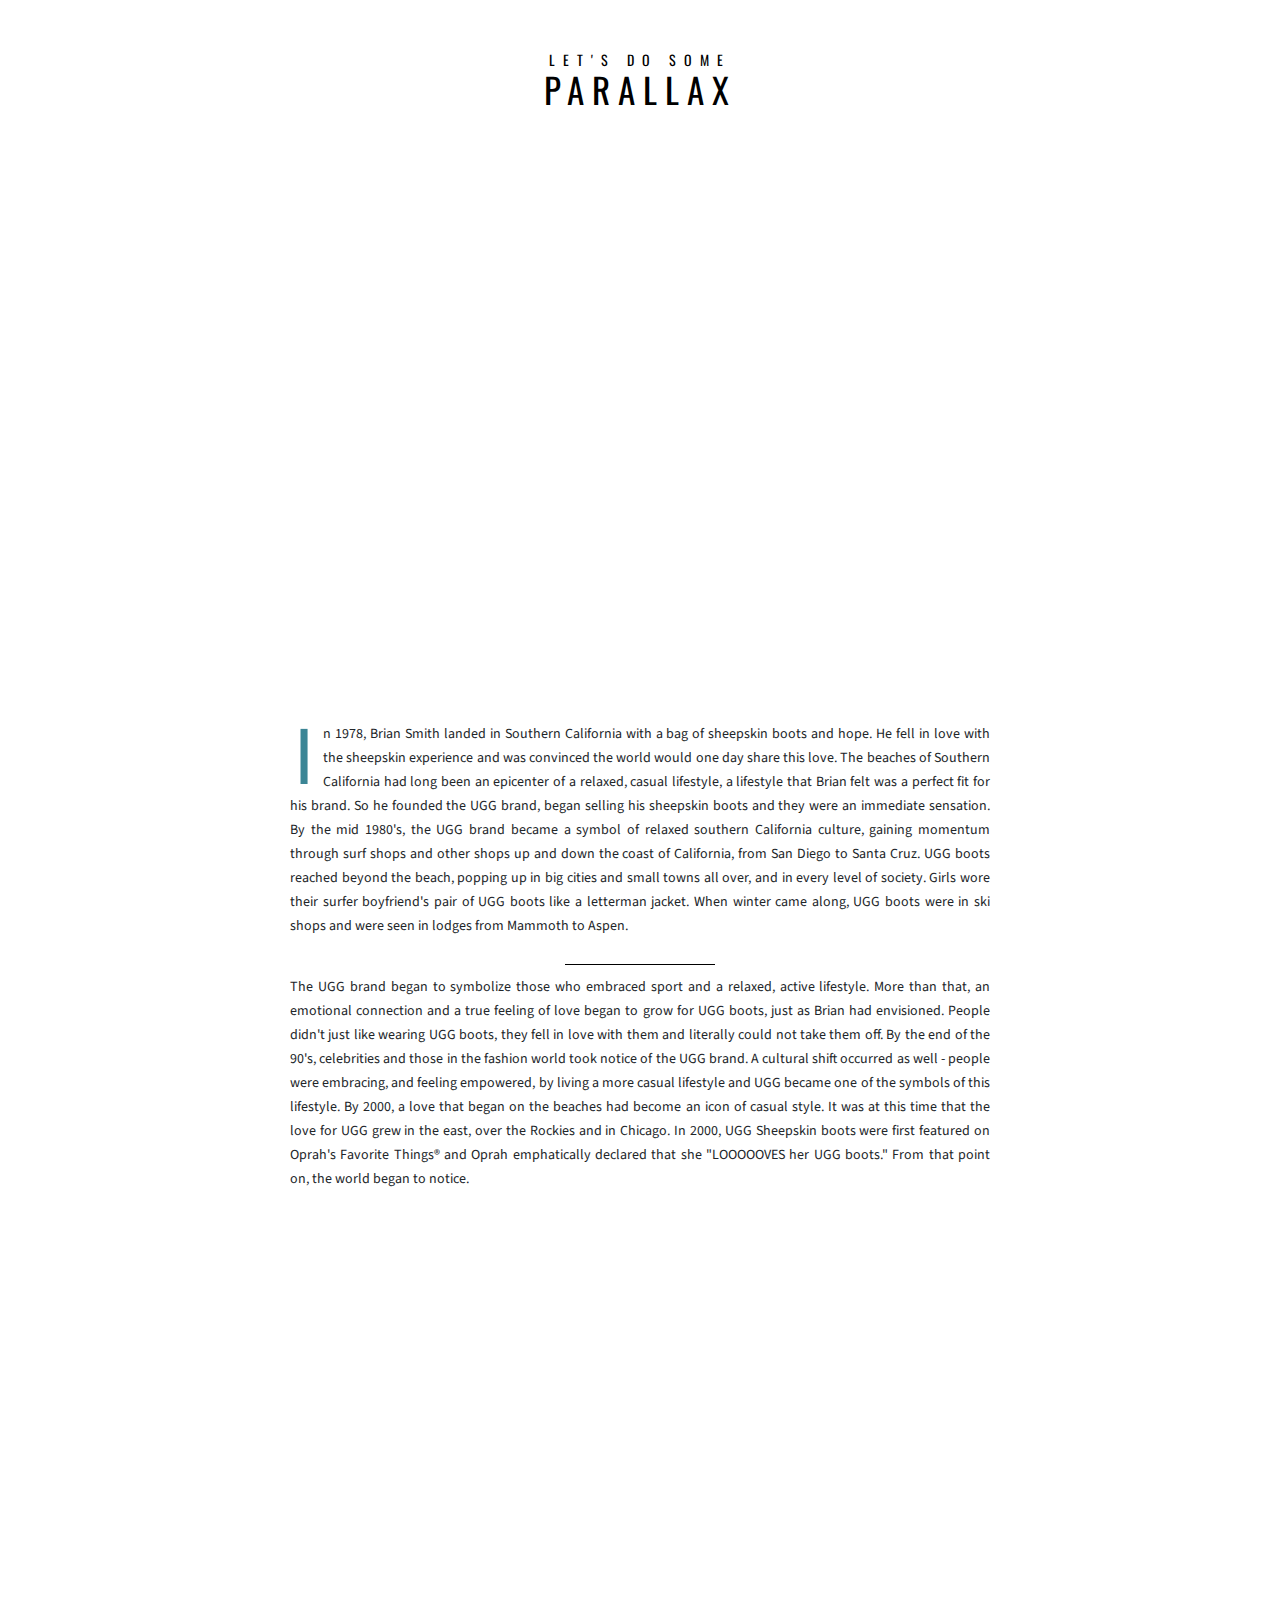
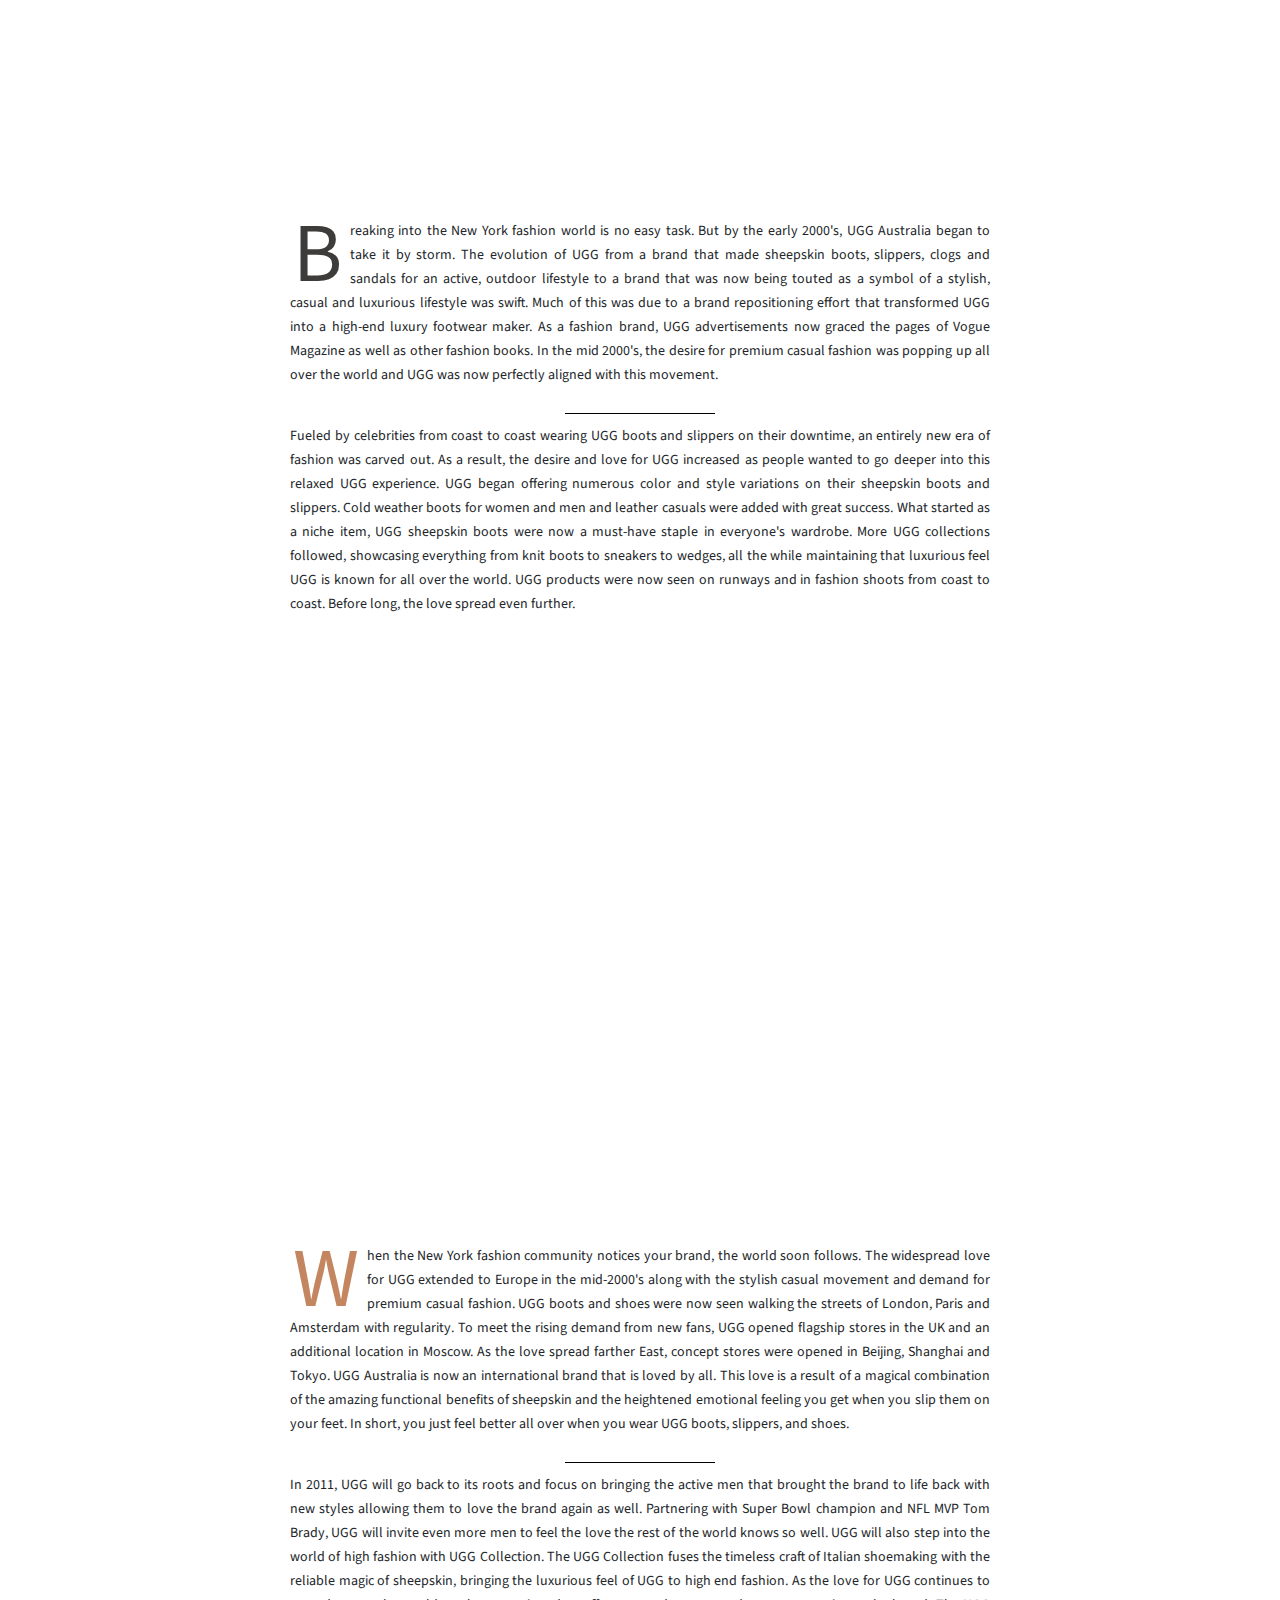
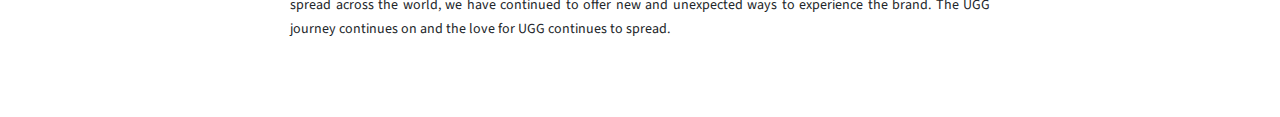
==== index.html @ c48614fa "basic site setup" ====
<!doctype html>
<html lang="en">

<head>
    <meta charset="utf-8">
    <meta name="viewport" content="width=device-width, initial-scale=1, shrink-to-fit=no">

    <!-- Bootstrap CSS -->
    <link rel="stylesheet" href="https://stackpath.bootstrapcdn.com/bootstrap/4.4.1/css/bootstrap.min.css" integrity="sha384-Vkoo8x4CGsO3+Hhxv8T/Q5PaXtkKtu6ug5TOeNV6gBiFeWPGFN9MuhOf23Q9Ifjh" crossorigin="anonymous">

    <link rel="stylesheet" href="main.css">

    <title>Такси</title>
</head>

<body>
    <div id="parallax-world-of-ugg">

        <section>
            <div class="title">
                <h3>Let's do some</h3>
                <h1>PARALLAX</h1>
            </div>
        </section>

        <section>
            <div class="parallax-one">
                <h2>SOUTHERN CALIFORNIA</h2>
            </div>
        </section>

        <section>
            <div class="block">
                <p><span class="first-character sc">I</span>n 1978, Brian Smith landed in Southern California with a bag of sheepskin boots and hope. He fell in love with the sheepskin experience and was convinced the world would one day share this love. The beaches of Southern California had long been an epicenter of a relaxed, casual lifestyle, a lifestyle that Brian felt was a perfect fit for his brand. So he founded the UGG brand, began selling his sheepskin boots and they were an immediate sensation. By the mid 1980's, the UGG brand became a symbol of relaxed southern California culture, gaining momentum through surf shops and other shops up and down the coast of California, from San Diego to Santa Cruz. UGG boots reached beyond the beach, popping up in big cities and small towns all over, and in every level of society. Girls wore their surfer boyfriend's pair of UGG boots like a letterman jacket. When winter came along, UGG boots were in ski shops and were seen in lodges from Mammoth to Aspen.</p>
                <p class="line-break margin-top-10"></p>
                <p class="margin-top-10">The UGG brand began to symbolize those who embraced sport and a relaxed, active lifestyle. More than that, an emotional connection and a true feeling of love began to grow for UGG boots, just as Brian had envisioned. People didn't just like wearing UGG boots, they fell in love with them and literally could not take them off. By the end of the 90's, celebrities and those in the fashion world took notice of the UGG brand. A cultural shift occurred as well - people were embracing, and feeling empowered, by living a more casual lifestyle and UGG became one of the symbols of this lifestyle. By 2000, a love that began on the beaches had become an icon of casual style. It was at this time that the love for UGG grew in the east, over the Rockies and in Chicago. In 2000, UGG Sheepskin boots were first featured on Oprah's Favorite Things® and Oprah emphatically declared that she "LOOOOOVES her UGG boots." From that point on, the world began to notice.</p>
            </div>
        </section>

        <section>
            <div class="parallax-two">
                <h2>NEW YORK</h2>
            </div>
        </section>

        <section>
            <div class="block">
                <p><span class="first-character ny">B</span>reaking into the New York fashion world is no easy task. But by the early 2000's, UGG Australia began to take it by storm. The evolution of UGG from a brand that made sheepskin boots, slippers, clogs and sandals for an active, outdoor lifestyle to a brand that was now being touted as a symbol of a stylish, casual and luxurious lifestyle was swift. Much of this was due to a brand repositioning effort that transformed UGG into a high-end luxury footwear maker. As a fashion brand, UGG advertisements now graced the pages of Vogue Magazine as well as other fashion books. In the mid 2000's, the desire for premium casual fashion was popping up all over the world and UGG was now perfectly aligned with this movement.</p>
                <p class="line-break margin-top-10"></p>
                <p class="margin-top-10">Fueled by celebrities from coast to coast wearing UGG boots and slippers on their downtime, an entirely new era of fashion was carved out. As a result, the desire and love for UGG increased as people wanted to go deeper into this relaxed UGG experience. UGG began offering numerous color and style variations on their sheepskin boots and slippers. Cold weather boots for women and men and leather casuals were added with great success. What started as a niche item, UGG sheepskin boots were now a must-have staple in everyone's wardrobe. More UGG collections followed, showcasing everything from knit boots to sneakers to wedges, all the while maintaining that luxurious feel UGG is known for all over the world. UGG products were now seen on runways and in fashion shoots from coast to coast. Before long, the love spread even further.</p>
            </div>
        </section>

        <section>
            <div class="parallax-three">
                <h2>ENCHANTED FOREST</h2>
            </div>
        </section>

        <section>
            <div class="block">
                <p><span class="first-character atw">W</span>hen the New York fashion community notices your brand, the world soon follows. The widespread love for UGG extended to Europe in the mid-2000's along with the stylish casual movement and demand for premium casual fashion. UGG boots and shoes were now seen walking the streets of London, Paris and Amsterdam with regularity. To meet the rising demand from new fans, UGG opened flagship stores in the UK and an additional location in Moscow. As the love spread farther East, concept stores were opened in Beijing, Shanghai and Tokyo. UGG Australia is now an international brand that is loved by all. This love is a result of a magical combination of the amazing functional benefits of sheepskin and the heightened emotional feeling you get when you slip them on your feet. In short, you just feel better all over when you wear UGG boots, slippers, and shoes.</p>
                <p class="line-break margin-top-10"></p>
                <p class="margin-top-10">In 2011, UGG will go back to its roots and focus on bringing the active men that brought the brand to life back with new styles allowing them to love the brand again as well. Partnering with Super Bowl champion and NFL MVP Tom Brady, UGG will invite even more men to feel the love the rest of the world knows so well. UGG will also step into the world of high fashion with UGG Collection. The UGG Collection fuses the timeless craft of Italian shoemaking with the reliable magic of sheepskin, bringing the luxurious feel of UGG to high end fashion. As the love for UGG continues to spread across the world, we have continued to offer new and unexpected ways to experience the brand. The UGG journey continues on and the love for UGG continues to spread.</p>
            </div>
        </section>

    </div>


    <!-- jQuery first, then Popper.js, then Bootstrap JS -->
    <script src="https://code.jquery.com/jquery-3.4.1.slim.min.js" integrity="sha384-J6qa4849blE2+poT4WnyKhv5vZF5SrPo0iEjwBvKU7imGFAV0wwj1yYfoRSJoZ+n" crossorigin="anonymous"></script>
    <script src="https://cdn.jsdelivr.net/npm/popper.js@1.16.0/dist/umd/popper.min.js" integrity="sha384-Q6E9RHvbIyZFJoft+2mJbHaEWldlvI9IOYy5n3zV9zzTtmI3UksdQRVvoxMfooAo" crossorigin="anonymous"></script>
    <script src="https://stackpath.bootstrapcdn.com/bootstrap/4.4.1/js/bootstrap.min.js" integrity="sha384-wfSDF2E50Y2D1uUdj0O3uMBJnjuUD4Ih7YwaYd1iqfktj0Uod8GCExl3Og8ifwB6" crossorigin="anonymous"></script>
</body>

</html>
---- main.css ----
@import url(https://fonts.googleapis.com/css?family=Oswald:300,400,700);
@import url(https://fonts.googleapis.com/css?family=Source+Sans+Pro:200,300,400,600,700,900,200italic,300italic,400italic,600italic,700italic,900italic);

/* Override UGG site */
#main {width: 100%; padding:0;}
.content-asset p {margin:0 auto;}
.breadcrumb {display:none;}

/* Helpers */
/**************************/
.margin-top-10 {padding-top:10px;}
.margin-bot-10 {padding-bottom:10px;}

/* Typography */
/**************************/
#parallax-world-of-ugg h1 {font-family:'Oswald', sans-serif; font-size:24px; font-weight:400; text-transform: uppercase; color:black; padding:0; margin:0;}
#parallax-world-of-ugg h2 {font-family:'Oswald', sans-serif; font-size:70px; letter-spacing:10px; text-align:center; color:white; font-weight:400; text-transform:uppercase; z-index:10; opacity:.9;}
#parallax-world-of-ugg h3 {font-family:'Oswald', sans-serif; font-size:14px; line-height:0; font-weight:400; letter-spacing:8px; text-transform: uppercase; color:black;}
#parallax-world-of-ugg p {font-family:'Source Sans Pro', sans-serif; font-weight:400; font-size:14px; line-height:24px;}
.first-character {font-weight:400; float: left; font-size: 84px; line-height: 64px; padding-top: 4px; padding-right: 8px; padding-left: 3px; font-family: 'Source Sans Pro', sans-serif;}

.sc {color: #3b8595;}
.ny {color: #3d3c3a;}
.atw {color: #c48660;}

/* Section - Title */
/**************************/
#parallax-world-of-ugg .title {background: white; padding: 60px; margin:0 auto; text-align:center;}
#parallax-world-of-ugg .title h1 {font-size:35px; letter-spacing:8px;}

/* Section - Block */
/**************************/
#parallax-world-of-ugg .block {background: white; padding: 60px; width:820px; margin:0 auto; text-align:justify;}
#parallax-world-of-ugg .block-gray {background: #f2f2f2;padding: 60px;}
#parallax-world-of-ugg .section-overlay-mask {position: absolute; top: 0; left: 0; width: 100%; height: 100%; background-color: black; opacity: 0.70;}

/* Section - Parallax */
/**************************/
#parallax-world-of-ugg .parallax-one {padding-top: 200px; padding-bottom: 200px; overflow: hidden; position: relative; width: 100%; background-image: url(https://images.unsplash.com/photo-1415018255745-0ec3f7aee47b?dpr=1&auto=format&fit=crop&w=1500&h=938&q=80&cs=tinysrgb&crop=); background-attachment: fixed; background-size: cover; -moz-background-size: cover; -webkit-background-size: cover; background-repeat: no-repeat; background-position: top center;}
#parallax-world-of-ugg .parallax-two {padding-top: 200px; padding-bottom: 200px; overflow: hidden; position: relative; width: 100%; background-image: url(https://images.unsplash.com/photo-1432163230927-a32e4fd5a326?dpr=1&auto=format&fit=crop&w=1500&h=1000&q=80&cs=tinysrgb&crop=); background-attachment: fixed; background-size: cover; -moz-background-size: cover; -webkit-background-size: cover; background-repeat: no-repeat; background-position: center center;}
#parallax-world-of-ugg .parallax-three {padding-top: 200px; padding-bottom: 200px; overflow: hidden; position: relative; width: 100%; background-image: url(https://images.unsplash.com/photo-1440688807730-73e4e2169fb8?dpr=1&auto=format&fit=crop&w=1500&h=1001&q=80&cs=tinysrgb&crop=); background-attachment: fixed; background-size: cover; -moz-background-size: cover; -webkit-background-size: cover; background-repeat: no-repeat; background-position: center center;}

/* Extras */
/**************************/
#parallax-world-of-ugg .line-break {border-bottom:1px solid black; width: 150px; margin:0 auto;}

/* Media Queries */
/**************************/
@media screen and (max-width: 959px) and (min-width: 768px) {
  #parallax-world-of-ugg .block {padding: 40px; width:620px;}
}
@media screen and (max-width: 767px) {
  #parallax-world-of-ugg .block {padding: 30px; width:420px;}
  #parallax-world-of-ugg h2 {font-size:30px;}
  #parallax-world-of-ugg .block {padding: 30px;}
  #parallax-world-of-ugg .parallax-one, #parallax-world-of-ugg .parallax-two, #parallax-world-of-ugg .parallax-three {padding-top:100px; padding-bottom:100px;}
}
@media screen and (max-width: 479px) {
  #parallax-world-of-ugg .block {padding: 30px 15px; width:290px;}
}
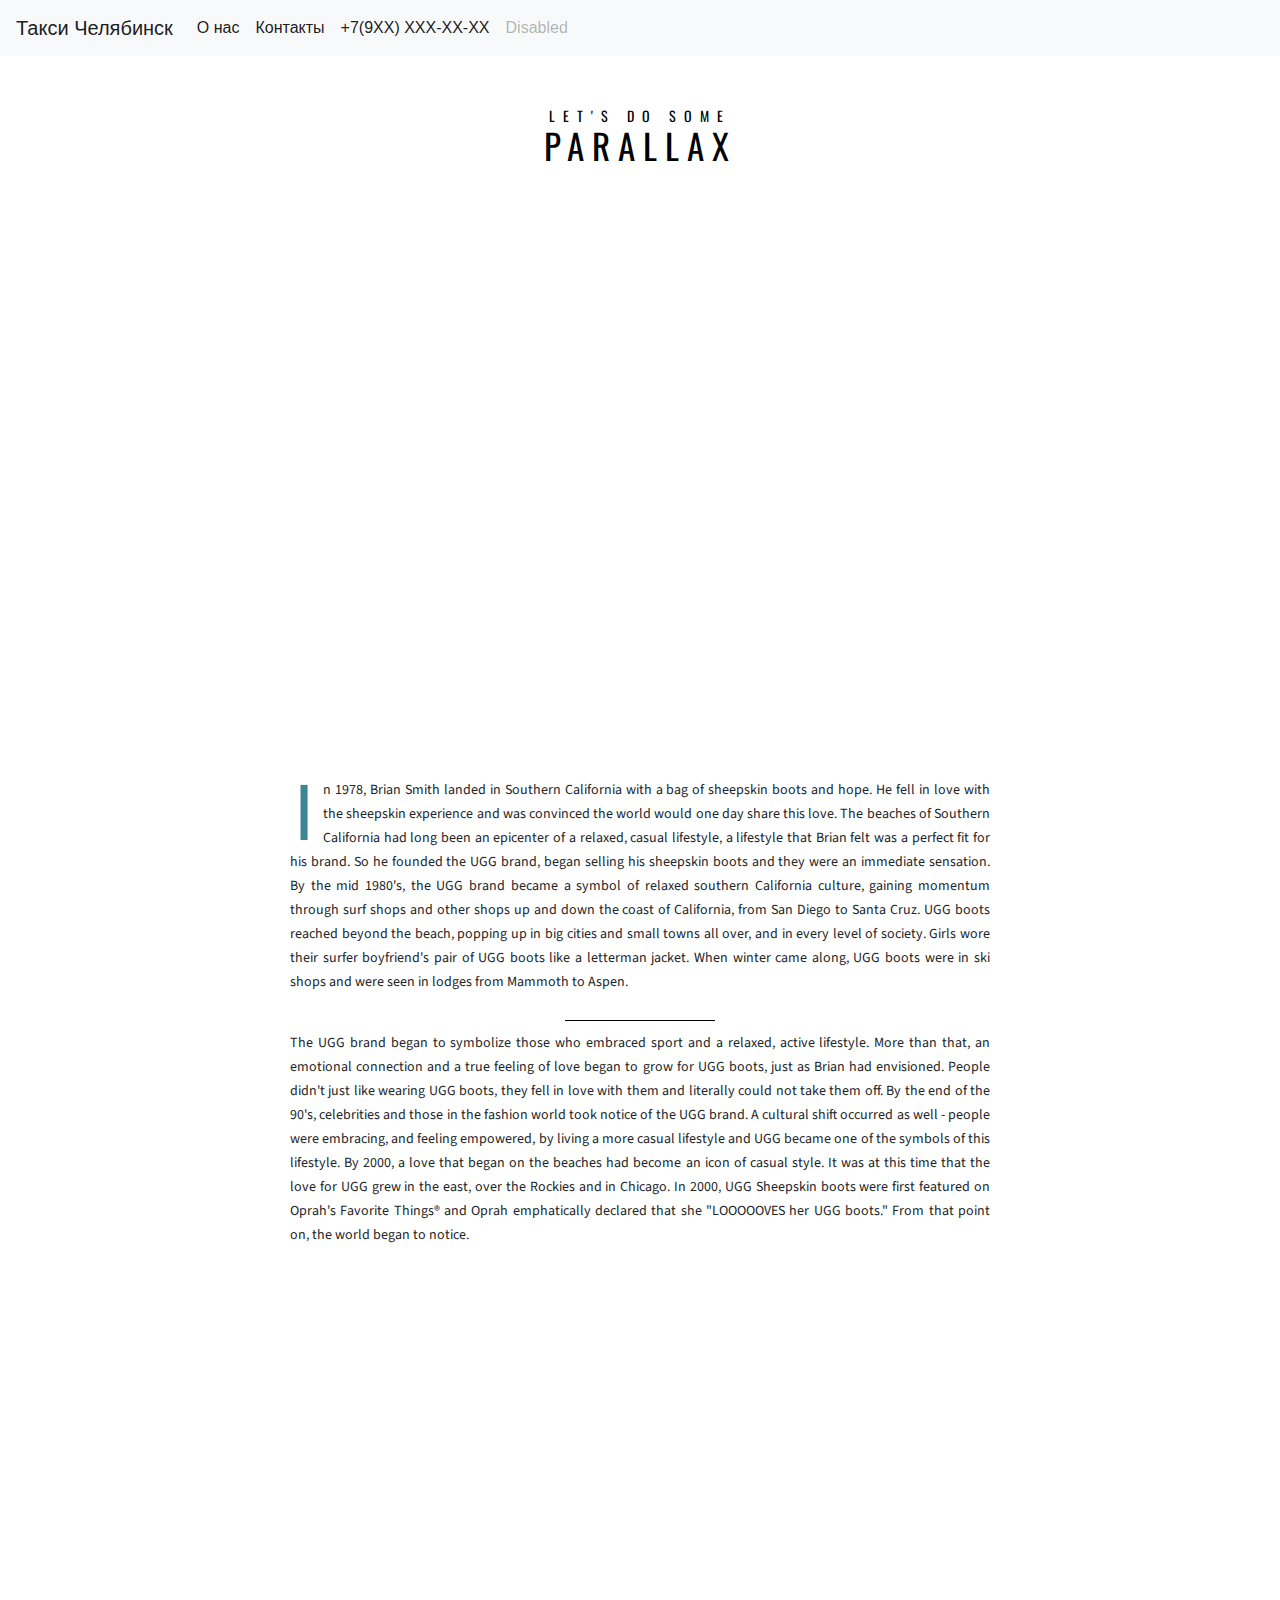
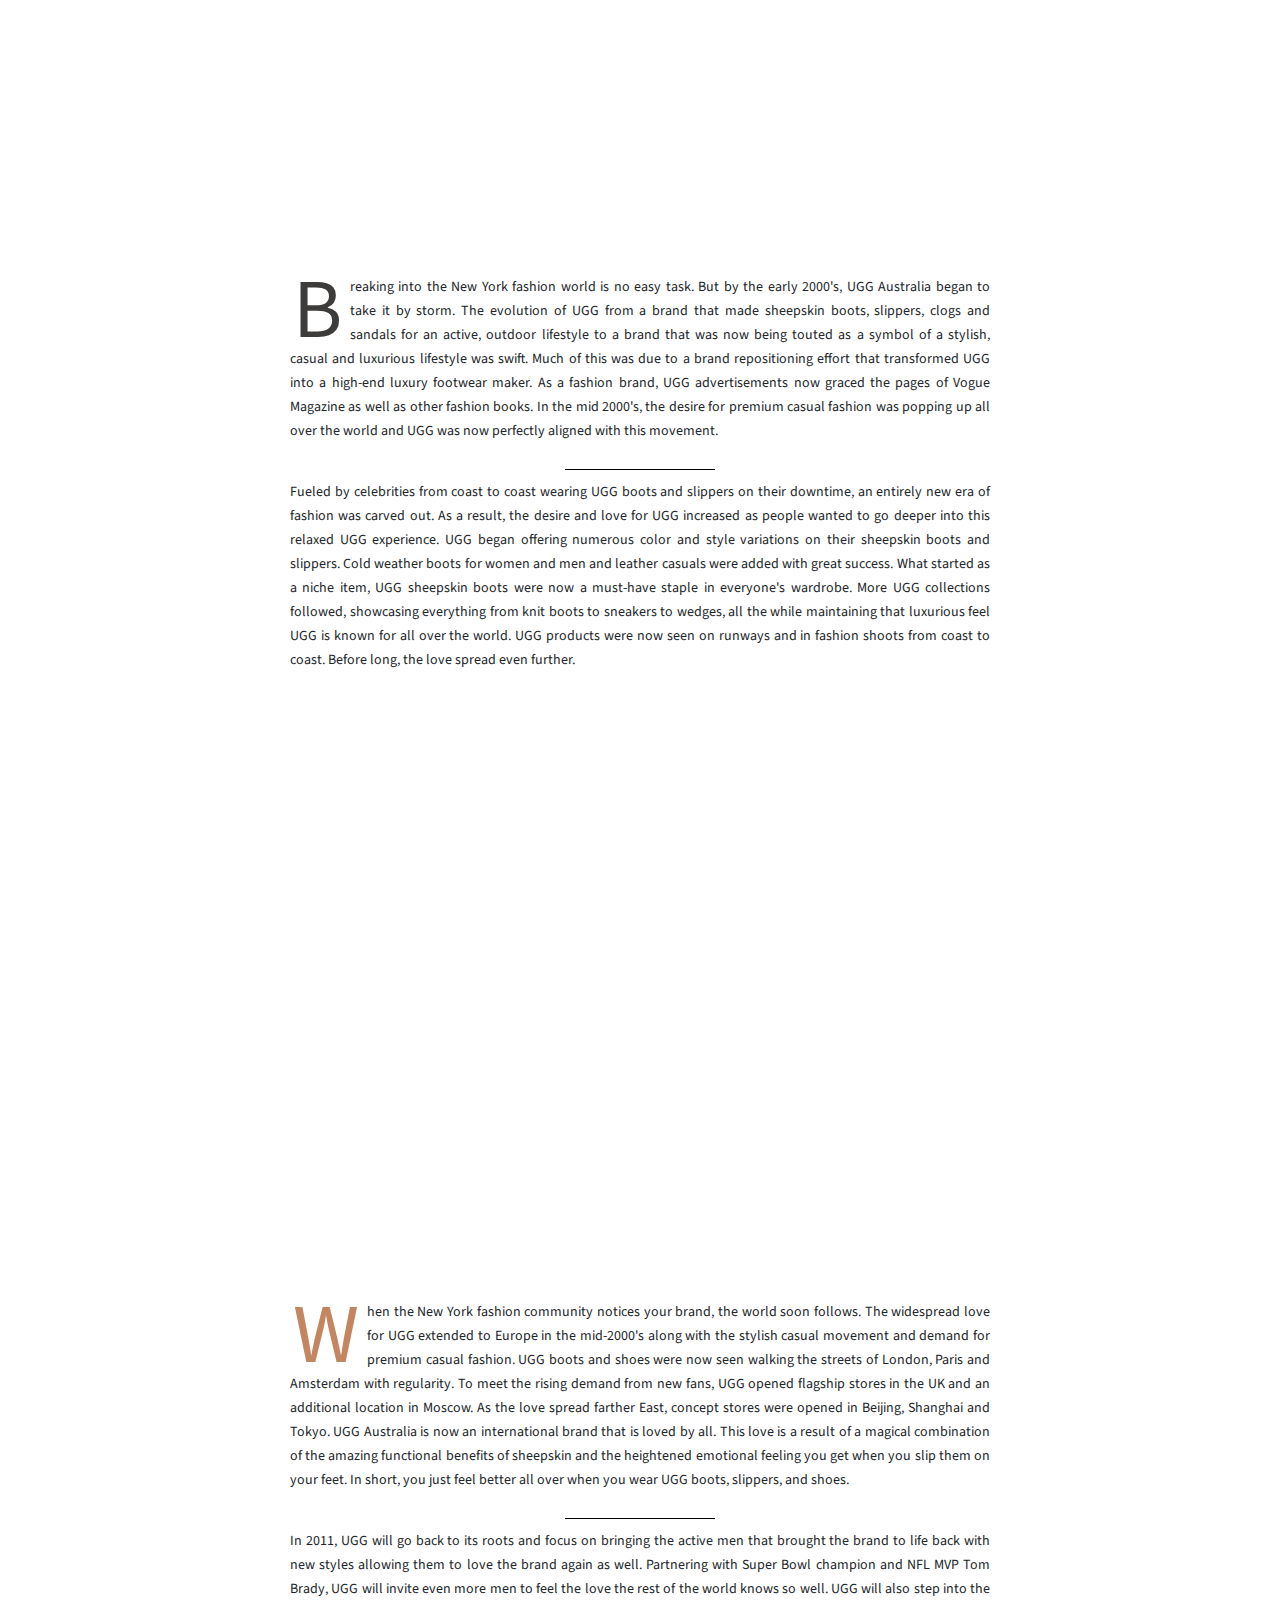
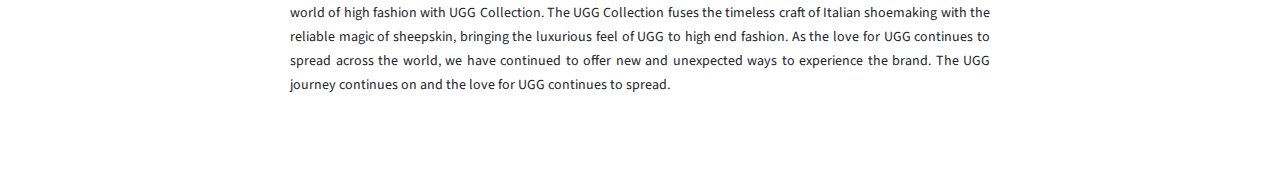
==== commit b62950db: "add toolbar + smooth scroll" ====
--- a/index.html
+++ b/index.html
@@ -6,7 +6,8 @@
     <meta name="viewport" content="width=device-width, initial-scale=1, shrink-to-fit=no">
 
     <!-- Bootstrap CSS -->
-    <link rel="stylesheet" href="https://stackpath.bootstrapcdn.com/bootstrap/4.4.1/css/bootstrap.min.css" integrity="sha384-Vkoo8x4CGsO3+Hhxv8T/Q5PaXtkKtu6ug5TOeNV6gBiFeWPGFN9MuhOf23Q9Ifjh" crossorigin="anonymous">
+    <link rel="stylesheet" href="https://stackpath.bootstrapcdn.com/bootstrap/4.4.1/css/bootstrap.min.css"
+          integrity="sha384-Vkoo8x4CGsO3+Hhxv8T/Q5PaXtkKtu6ug5TOeNV6gBiFeWPGFN9MuhOf23Q9Ifjh" crossorigin="anonymous">
 
     <link rel="stylesheet" href="main.css">
 
@@ -14,64 +15,148 @@
 </head>
 
 <body>
-    <div id="parallax-world-of-ugg">
+<div id="navbar">
+    <section>
+        <nav class="navbar navbar-expand-lg navbar-light bg-light">
+            <a class="navbar-brand" href="#">Такси Челябинск</a>
+            <button class="navbar-toggler" type="button" data-toggle="collapse" data-target="#navbarSupportedContent"
+                    aria-controls="navbarSupportedContent" aria-expanded="false" aria-label="Toggle navigation">
+                <span class="navbar-toggler-icon"></span>
+            </button>
 
-        <section>
-            <div class="title">
-                <h3>Let's do some</h3>
-                <h1>PARALLAX</h1>
+            <div class="collapse navbar-collapse" id="navbarSupportedContent">
+                <ul class="navbar-nav mr-auto">
+                    <li class="nav-item active">
+                        <a class="nav-link" id="aboutUs" href="#about-us">О нас<span
+                                class="sr-only">(current)</span></a>
+                    </li>
+                    <li class="nav-item active">
+                        <a class="nav-link" href="#">Контакты<span class="sr-only">(current)</span></a>
+                    </li>
+                    <li class="nav-item active">
+                        <a class="nav-link" href="#">+7(9XX) XXX-XX-XX<span class="sr-only">(current)</span></a>
+                    </li>
+                    <li class="nav-item">
+                        <a class="nav-link disabled" href="#" tabindex="-1" aria-disabled="true">Disabled</a>
+                    </li>
+                </ul>
             </div>
-        </section>
+        </nav>
+    </section>
+</div>
+<div id="parallax-world-of-ugg">
+    <section>
+        <div class="title">
+            <h3>Let's do some</h3>
+            <h1>PARALLAX</h1>
+        </div>
+    </section>
 
-        <section>
-            <div class="parallax-one">
-                <h2>SOUTHERN CALIFORNIA</h2>
-            </div>
-        </section>
+    <section>
+        <div class="parallax-one">
+            <h2>SOUTHERN CALIFORNIA</h2>
+        </div>
+    </section>
 
-        <section>
-            <div class="block">
-                <p><span class="first-character sc">I</span>n 1978, Brian Smith landed in Southern California with a bag of sheepskin boots and hope. He fell in love with the sheepskin experience and was convinced the world would one day share this love. The beaches of Southern California had long been an epicenter of a relaxed, casual lifestyle, a lifestyle that Brian felt was a perfect fit for his brand. So he founded the UGG brand, began selling his sheepskin boots and they were an immediate sensation. By the mid 1980's, the UGG brand became a symbol of relaxed southern California culture, gaining momentum through surf shops and other shops up and down the coast of California, from San Diego to Santa Cruz. UGG boots reached beyond the beach, popping up in big cities and small towns all over, and in every level of society. Girls wore their surfer boyfriend's pair of UGG boots like a letterman jacket. When winter came along, UGG boots were in ski shops and were seen in lodges from Mammoth to Aspen.</p>
-                <p class="line-break margin-top-10"></p>
-                <p class="margin-top-10">The UGG brand began to symbolize those who embraced sport and a relaxed, active lifestyle. More than that, an emotional connection and a true feeling of love began to grow for UGG boots, just as Brian had envisioned. People didn't just like wearing UGG boots, they fell in love with them and literally could not take them off. By the end of the 90's, celebrities and those in the fashion world took notice of the UGG brand. A cultural shift occurred as well - people were embracing, and feeling empowered, by living a more casual lifestyle and UGG became one of the symbols of this lifestyle. By 2000, a love that began on the beaches had become an icon of casual style. It was at this time that the love for UGG grew in the east, over the Rockies and in Chicago. In 2000, UGG Sheepskin boots were first featured on Oprah's Favorite Things® and Oprah emphatically declared that she "LOOOOOVES her UGG boots." From that point on, the world began to notice.</p>
-            </div>
-        </section>
+    <section>
+        <div class="block">
+            <p><span class="first-character sc">I</span>n 1978, Brian Smith landed in Southern California with a bag of
+                sheepskin boots and hope. He fell in love with the sheepskin experience and was convinced the world
+                would one day share this love. The beaches of Southern California had long been an epicenter of a
+                relaxed, casual lifestyle, a lifestyle that Brian felt was a perfect fit for his brand. So he founded
+                the UGG brand, began selling his sheepskin boots and they were an immediate sensation. By the mid
+                1980's, the UGG brand became a symbol of relaxed southern California culture, gaining momentum through
+                surf shops and other shops up and down the coast of California, from San Diego to Santa Cruz. UGG boots
+                reached beyond the beach, popping up in big cities and small towns all over, and in every level of
+                society. Girls wore their surfer boyfriend's pair of UGG boots like a letterman jacket. When winter came
+                along, UGG boots were in ski shops and were seen in lodges from Mammoth to Aspen.</p>
+            <p class="line-break margin-top-10"></p>
+            <p class="margin-top-10">The UGG brand began to symbolize those who embraced sport and a relaxed, active
+                lifestyle. More than that, an emotional connection and a true feeling of love began to grow for UGG
+                boots, just as Brian had envisioned. People didn't just like wearing UGG boots, they fell in love with
+                them and literally could not take them off. By the end of the 90's, celebrities and those in the fashion
+                world took notice of the UGG brand. A cultural shift occurred as well - people were embracing, and
+                feeling empowered, by living a more casual lifestyle and UGG became one of the symbols of this
+                lifestyle. By 2000, a love that began on the beaches had become an icon of casual style. It was at this
+                time that the love for UGG grew in the east, over the Rockies and in Chicago. In 2000, UGG Sheepskin
+                boots were first featured on Oprah's Favorite Things® and Oprah emphatically declared that she
+                "LOOOOOVES her UGG boots." From that point on, the world began to notice.</p>
+        </div>
+    </section>
 
-        <section>
-            <div class="parallax-two">
-                <h2>NEW YORK</h2>
-            </div>
-        </section>
+    <section>
+        <div class="parallax-two" id="about-us">
+            <h2>NEW YORK</h2>
+        </div>
+    </section>
 
-        <section>
-            <div class="block">
-                <p><span class="first-character ny">B</span>reaking into the New York fashion world is no easy task. But by the early 2000's, UGG Australia began to take it by storm. The evolution of UGG from a brand that made sheepskin boots, slippers, clogs and sandals for an active, outdoor lifestyle to a brand that was now being touted as a symbol of a stylish, casual and luxurious lifestyle was swift. Much of this was due to a brand repositioning effort that transformed UGG into a high-end luxury footwear maker. As a fashion brand, UGG advertisements now graced the pages of Vogue Magazine as well as other fashion books. In the mid 2000's, the desire for premium casual fashion was popping up all over the world and UGG was now perfectly aligned with this movement.</p>
-                <p class="line-break margin-top-10"></p>
-                <p class="margin-top-10">Fueled by celebrities from coast to coast wearing UGG boots and slippers on their downtime, an entirely new era of fashion was carved out. As a result, the desire and love for UGG increased as people wanted to go deeper into this relaxed UGG experience. UGG began offering numerous color and style variations on their sheepskin boots and slippers. Cold weather boots for women and men and leather casuals were added with great success. What started as a niche item, UGG sheepskin boots were now a must-have staple in everyone's wardrobe. More UGG collections followed, showcasing everything from knit boots to sneakers to wedges, all the while maintaining that luxurious feel UGG is known for all over the world. UGG products were now seen on runways and in fashion shoots from coast to coast. Before long, the love spread even further.</p>
-            </div>
-        </section>
+    <section>
+        <div class="block">
+            <p><span class="first-character ny">B</span>reaking into the New York fashion world is no easy task. But by
+                the early 2000's, UGG Australia began to take it by storm. The evolution of UGG from a brand that made
+                sheepskin boots, slippers, clogs and sandals for an active, outdoor lifestyle to a brand that was now
+                being touted as a symbol of a stylish, casual and luxurious lifestyle was swift. Much of this was due to
+                a brand repositioning effort that transformed UGG into a high-end luxury footwear maker. As a fashion
+                brand, UGG advertisements now graced the pages of Vogue Magazine as well as other fashion books. In the
+                mid 2000's, the desire for premium casual fashion was popping up all over the world and UGG was now
+                perfectly aligned with this movement.</p>
+            <p class="line-break margin-top-10"></p>
+            <p class="margin-top-10">Fueled by celebrities from coast to coast wearing UGG boots and slippers on their
+                downtime, an entirely new era of fashion was carved out. As a result, the desire and love for UGG
+                increased as people wanted to go deeper into this relaxed UGG experience. UGG began offering numerous
+                color and style variations on their sheepskin boots and slippers. Cold weather boots for women and men
+                and leather casuals were added with great success. What started as a niche item, UGG sheepskin boots
+                were now a must-have staple in everyone's wardrobe. More UGG collections followed, showcasing everything
+                from knit boots to sneakers to wedges, all the while maintaining that luxurious feel UGG is known for
+                all over the world. UGG products were now seen on runways and in fashion shoots from coast to coast.
+                Before long, the love spread even further.</p>
+        </div>
+    </section>
 
-        <section>
-            <div class="parallax-three">
-                <h2>ENCHANTED FOREST</h2>
-            </div>
-        </section>
+    <section>
+        <div class="parallax-three">
+            <h2>ENCHANTED FOREST</h2>
+        </div>
+    </section>
 
-        <section>
-            <div class="block">
-                <p><span class="first-character atw">W</span>hen the New York fashion community notices your brand, the world soon follows. The widespread love for UGG extended to Europe in the mid-2000's along with the stylish casual movement and demand for premium casual fashion. UGG boots and shoes were now seen walking the streets of London, Paris and Amsterdam with regularity. To meet the rising demand from new fans, UGG opened flagship stores in the UK and an additional location in Moscow. As the love spread farther East, concept stores were opened in Beijing, Shanghai and Tokyo. UGG Australia is now an international brand that is loved by all. This love is a result of a magical combination of the amazing functional benefits of sheepskin and the heightened emotional feeling you get when you slip them on your feet. In short, you just feel better all over when you wear UGG boots, slippers, and shoes.</p>
-                <p class="line-break margin-top-10"></p>
-                <p class="margin-top-10">In 2011, UGG will go back to its roots and focus on bringing the active men that brought the brand to life back with new styles allowing them to love the brand again as well. Partnering with Super Bowl champion and NFL MVP Tom Brady, UGG will invite even more men to feel the love the rest of the world knows so well. UGG will also step into the world of high fashion with UGG Collection. The UGG Collection fuses the timeless craft of Italian shoemaking with the reliable magic of sheepskin, bringing the luxurious feel of UGG to high end fashion. As the love for UGG continues to spread across the world, we have continued to offer new and unexpected ways to experience the brand. The UGG journey continues on and the love for UGG continues to spread.</p>
-            </div>
-        </section>
+    <section>
+        <div class="block">
+            <p><span class="first-character atw">W</span>hen the New York fashion community notices your brand, the
+                world soon follows. The widespread love for UGG extended to Europe in the mid-2000's along with the
+                stylish casual movement and demand for premium casual fashion. UGG boots and shoes were now seen walking
+                the streets of London, Paris and Amsterdam with regularity. To meet the rising demand from new fans, UGG
+                opened flagship stores in the UK and an additional location in Moscow. As the love spread farther East,
+                concept stores were opened in Beijing, Shanghai and Tokyo. UGG Australia is now an international brand
+                that is loved by all. This love is a result of a magical combination of the amazing functional benefits
+                of sheepskin and the heightened emotional feeling you get when you slip them on your feet. In short, you
+                just feel better all over when you wear UGG boots, slippers, and shoes.</p>
+            <p class="line-break margin-top-10"></p>
+            <p class="margin-top-10">In 2011, UGG will go back to its roots and focus on bringing the active men that
+                brought the brand to life back with new styles allowing them to love the brand again as well. Partnering
+                with Super Bowl champion and NFL MVP Tom Brady, UGG will invite even more men to feel the love the rest
+                of the world knows so well. UGG will also step into the world of high fashion with UGG Collection. The
+                UGG Collection fuses the timeless craft of Italian shoemaking with the reliable magic of sheepskin,
+                bringing the luxurious feel of UGG to high end fashion. As the love for UGG continues to spread across
+                the world, we have continued to offer new and unexpected ways to experience the brand. The UGG journey
+                continues on and the love for UGG continues to spread.</p>
+        </div>
+    </section>
 
-    </div>
+</div>
 
 
-    <!-- jQuery first, then Popper.js, then Bootstrap JS -->
-    <script src="https://code.jquery.com/jquery-3.4.1.slim.min.js" integrity="sha384-J6qa4849blE2+poT4WnyKhv5vZF5SrPo0iEjwBvKU7imGFAV0wwj1yYfoRSJoZ+n" crossorigin="anonymous"></script>
-    <script src="https://cdn.jsdelivr.net/npm/popper.js@1.16.0/dist/umd/popper.min.js" integrity="sha384-Q6E9RHvbIyZFJoft+2mJbHaEWldlvI9IOYy5n3zV9zzTtmI3UksdQRVvoxMfooAo" crossorigin="anonymous"></script>
-    <script src="https://stackpath.bootstrapcdn.com/bootstrap/4.4.1/js/bootstrap.min.js" integrity="sha384-wfSDF2E50Y2D1uUdj0O3uMBJnjuUD4Ih7YwaYd1iqfktj0Uod8GCExl3Og8ifwB6" crossorigin="anonymous"></script>
+<!-- jQuery first, then Popper.js, then Bootstrap JS -->
+<script src="https://code.jquery.com/jquery-3.4.1.slim.min.js"
+        integrity="sha384-J6qa4849blE2+poT4WnyKhv5vZF5SrPo0iEjwBvKU7imGFAV0wwj1yYfoRSJoZ+n"
+        crossorigin="anonymous"></script>
+<script src="https://ajax.googleapis.com/ajax/libs/jquery/3.3.1/jquery.min.js"></script>
+<script src="https://cdn.jsdelivr.net/npm/popper.js@1.16.0/dist/umd/popper.min.js"
+        integrity="sha384-Q6E9RHvbIyZFJoft+2mJbHaEWldlvI9IOYy5n3zV9zzTtmI3UksdQRVvoxMfooAo"
+        crossorigin="anonymous"></script>
+<script src="https://stackpath.bootstrapcdn.com/bootstrap/4.4.1/js/bootstrap.min.js"
+        integrity="sha384-wfSDF2E50Y2D1uUdj0O3uMBJnjuUD4Ih7YwaYd1iqfktj0Uod8GCExl3Og8ifwB6"
+        crossorigin="anonymous"></script>
+<script type="text/javascript" src="smoothScroll.js"></script>
 </body>
 
 </html>
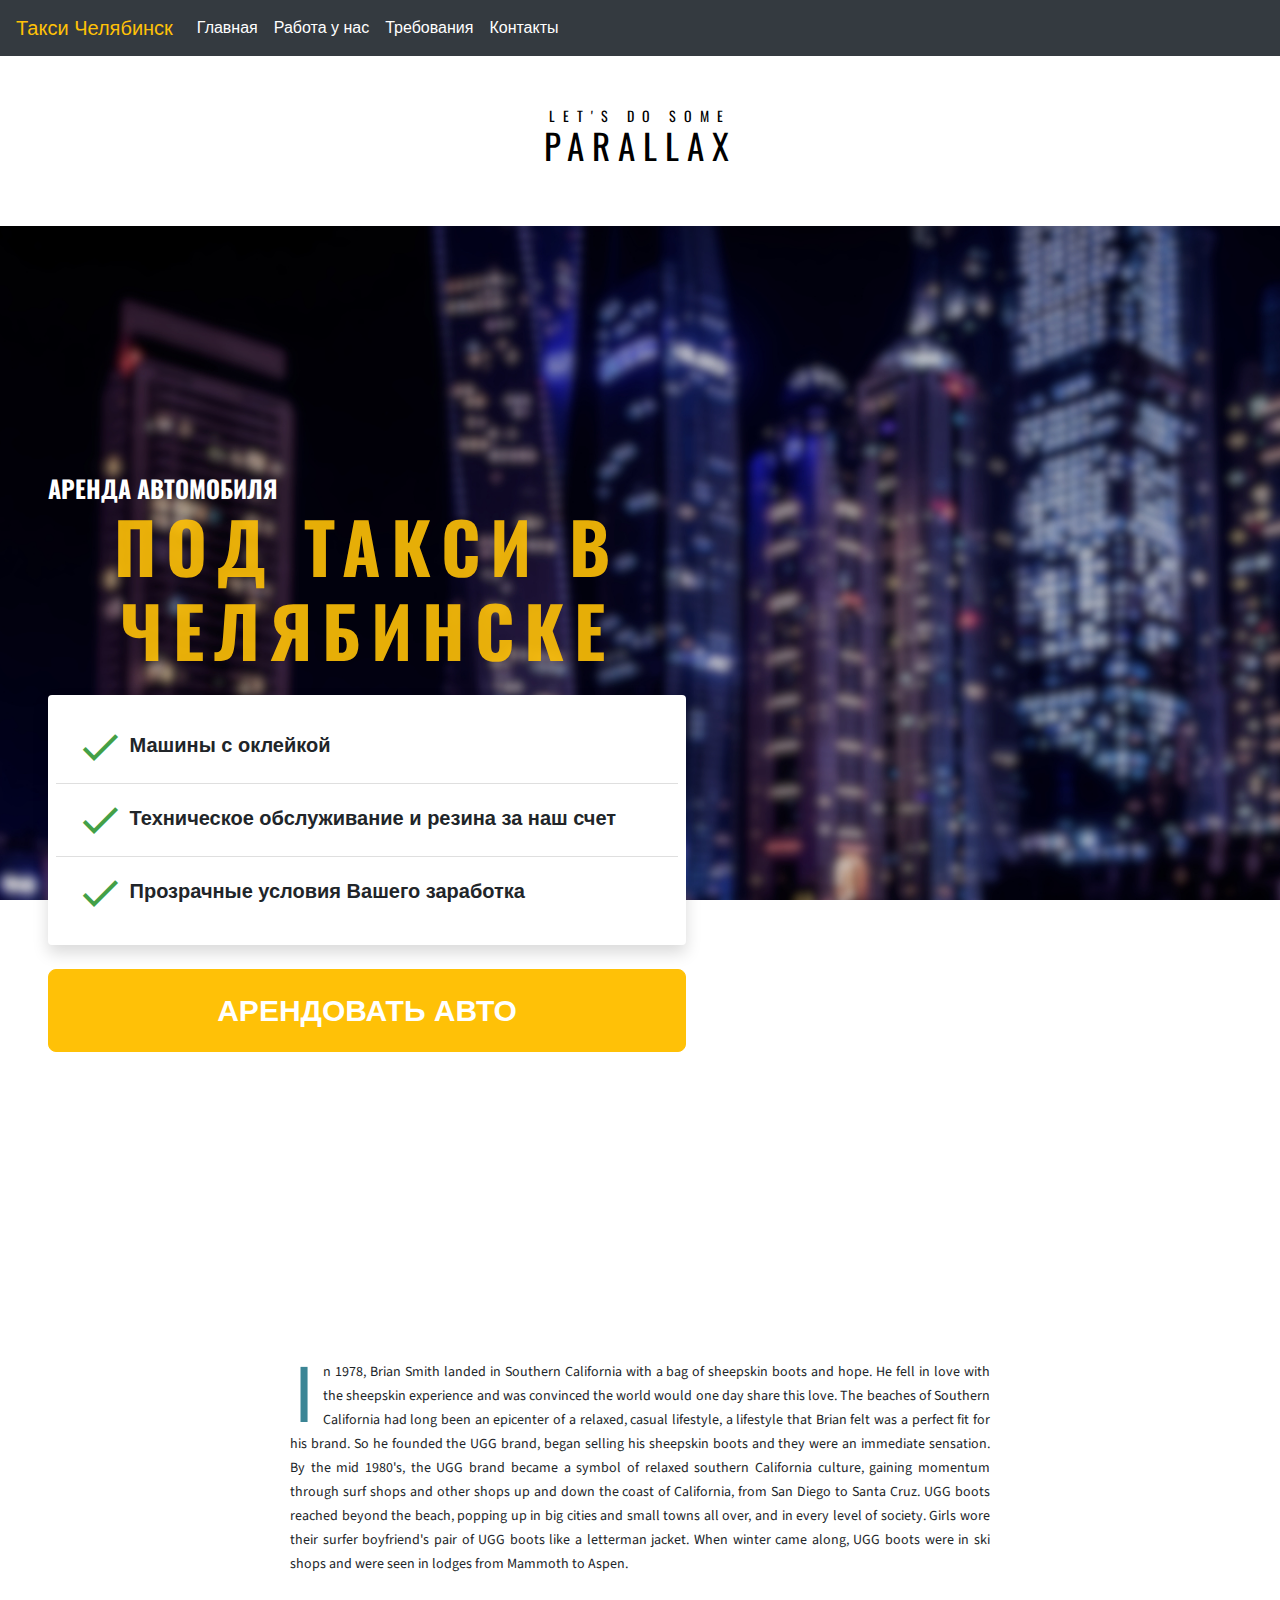
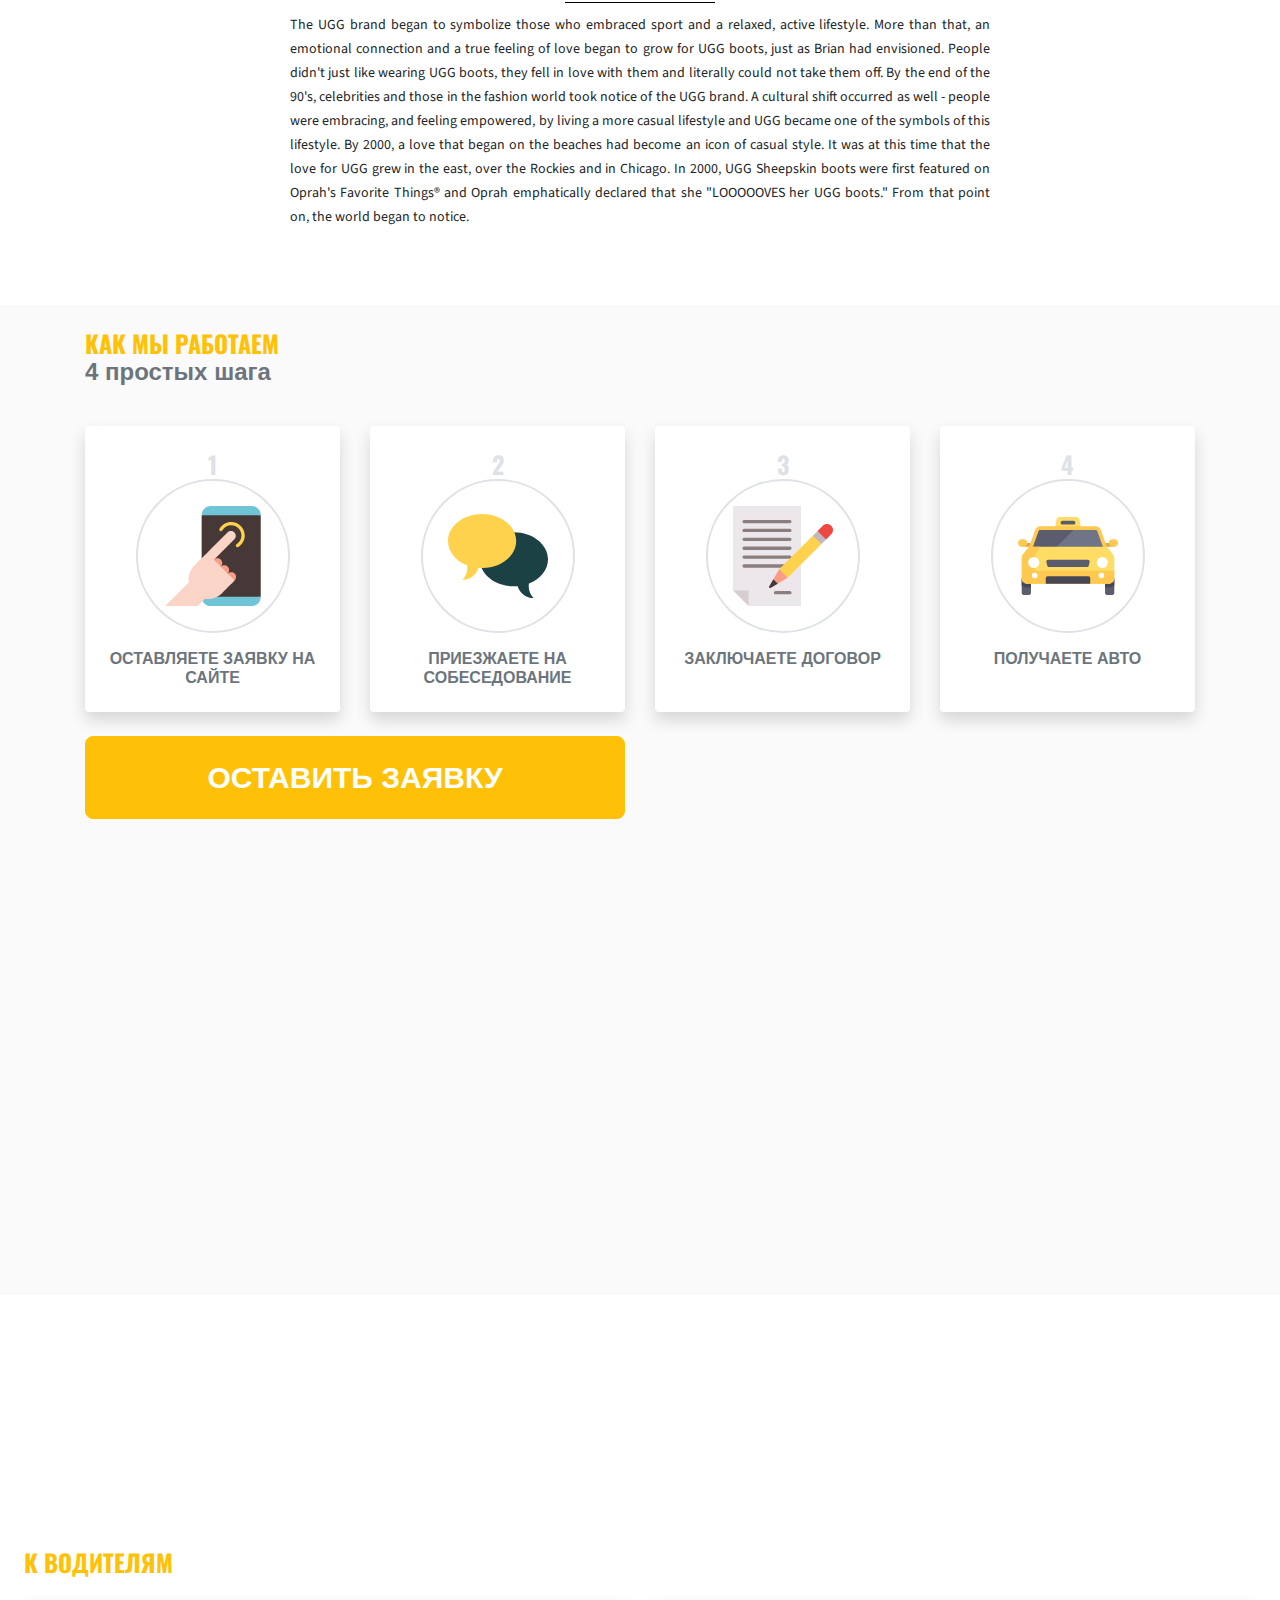
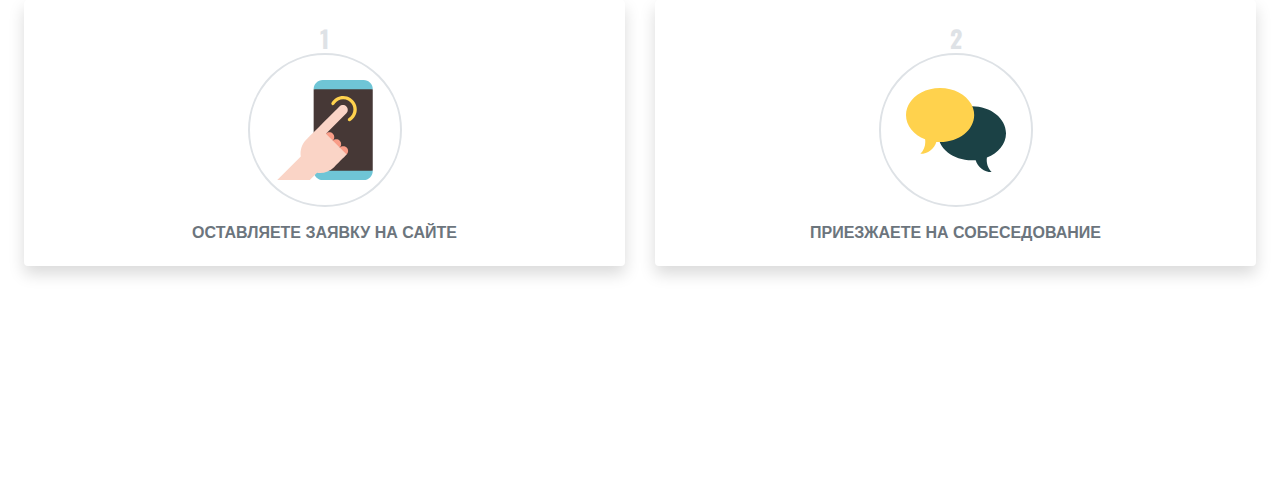
==== commit 8e4f902b: "section-3 setup" ====
--- a/index.html
+++ b/index.html
@@ -6,157 +6,102 @@
     <meta name="viewport" content="width=device-width, initial-scale=1, shrink-to-fit=no">
 
     <!-- Bootstrap CSS -->
-    <link rel="stylesheet" href="https://stackpath.bootstrapcdn.com/bootstrap/4.4.1/css/bootstrap.min.css"
-          integrity="sha384-Vkoo8x4CGsO3+Hhxv8T/Q5PaXtkKtu6ug5TOeNV6gBiFeWPGFN9MuhOf23Q9Ifjh" crossorigin="anonymous">
+    <link rel="stylesheet" href="https://stackpath.bootstrapcdn.com/bootstrap/4.4.1/css/bootstrap.min.css" integrity="sha384-Vkoo8x4CGsO3+Hhxv8T/Q5PaXtkKtu6ug5TOeNV6gBiFeWPGFN9MuhOf23Q9Ifjh" crossorigin="anonymous">
+
+    <!--material icons, replace with font awesome-->
+    <link href="https://fonts.googleapis.com/icon?family=Material+Icons" rel="stylesheet">
+
+    <link rel="stylesheet" href="https://maxcdn.bootstrapcdn.com/font-awesome/4.7.0/css/font-awesome.min.css">
+
 
     <link rel="stylesheet" href="main.css">
+    <link rel="stylesheet" href="section-1.css">
+    <link rel="stylesheet" href="section-2.css">
+    <link rel="stylesheet" href="section-4.css">
 
     <title>Такси</title>
 </head>
 
 <body>
-<div id="navbar">
-    <section>
-        <nav class="navbar navbar-expand-lg navbar-light bg-light">
-            <a class="navbar-brand" href="#">Такси Челябинск</a>
-            <button class="navbar-toggler" type="button" data-toggle="collapse" data-target="#navbarSupportedContent"
-                    aria-controls="navbarSupportedContent" aria-expanded="false" aria-label="Toggle navigation">
-                <span class="navbar-toggler-icon"></span>
-            </button>
+    <nav class="navbar navbar-expand-lg sticky-top navbar-dark bg-dark">
+        <a class="navbar-brand text-warning" href="#">Такси Челябинск</a>
+        <button class="navbar-toggler" type="button" data-toggle="collapse" data-target="#navbarSupportedContent" aria-controls="navbarSupportedContent" aria-expanded="false" aria-label="Toggle navigation">
+            <span class="navbar-toggler-icon"></span>
+        </button>
 
-            <div class="collapse navbar-collapse" id="navbarSupportedContent">
-                <ul class="navbar-nav mr-auto">
-                    <li class="nav-item active">
-                        <a class="nav-link" id="aboutUs" href="#about-us">О нас<span
-                                class="sr-only">(current)</span></a>
-                    </li>
-                    <li class="nav-item active">
-                        <a class="nav-link" href="#">Контакты<span class="sr-only">(current)</span></a>
-                    </li>
-                    <li class="nav-item active">
-                        <a class="nav-link" href="#">+7(9XX) XXX-XX-XX<span class="sr-only">(current)</span></a>
-                    </li>
-                    <li class="nav-item">
-                        <a class="nav-link disabled" href="#" tabindex="-1" aria-disabled="true">Disabled</a>
-                    </li>
-                </ul>
-            </div>
-        </nav>
-    </section>
-</div>
-<div id="parallax-world-of-ugg">
-    <section>
-        <div class="title">
-            <h3>Let's do some</h3>
-            <h1>PARALLAX</h1>
+        <div class="collapse navbar-collapse" id="navbarSupportedContent">
+            <ul class="navbar-nav mr-auto">
+                <li class="nav-item active">
+                    <a class="nav-link" href="#start">Главная<span class="sr-only">(current)</span></a>
+                </li>
+                <li class="nav-item active">
+                    <a class="nav-link" href="#section-2">Работа у нас<span class="sr-only">(current)</span></a>
+                </li>
+
+                <li class="nav-item active">
+                    <a class="nav-link" id="aboutUs" href="#section-3">Требования<span class="sr-only">(current)</span></a>
+                </li>
+                <li class="nav-item active">
+                    <a class="nav-link" href="#section-4">Контакты<span class="sr-only">(current)</span></a>
+                </li>
+                <!-- <li class="nav-item active">
+                            <a class="nav-link" href="#">+7(9XX) XXX-XX-XX<span class="sr-only">(current)</span></a>
+                        </li>
+                        <li class="nav-item">
+                            <a class="nav-link disabled" href="#" tabindex="-1" aria-disabled="true">Disabled</a>
+                        </li>-->
+            </ul>
         </div>
-    </section>
-
-    <section>
-        <div class="parallax-one">
-            <h2>SOUTHERN CALIFORNIA</h2>
-        </div>
-    </section>
-
-    <section>
-        <div class="block">
-            <p><span class="first-character sc">I</span>n 1978, Brian Smith landed in Southern California with a bag of
-                sheepskin boots and hope. He fell in love with the sheepskin experience and was convinced the world
-                would one day share this love. The beaches of Southern California had long been an epicenter of a
-                relaxed, casual lifestyle, a lifestyle that Brian felt was a perfect fit for his brand. So he founded
-                the UGG brand, began selling his sheepskin boots and they were an immediate sensation. By the mid
-                1980's, the UGG brand became a symbol of relaxed southern California culture, gaining momentum through
-                surf shops and other shops up and down the coast of California, from San Diego to Santa Cruz. UGG boots
-                reached beyond the beach, popping up in big cities and small towns all over, and in every level of
-                society. Girls wore their surfer boyfriend's pair of UGG boots like a letterman jacket. When winter came
-                along, UGG boots were in ski shops and were seen in lodges from Mammoth to Aspen.</p>
-            <p class="line-break margin-top-10"></p>
-            <p class="margin-top-10">The UGG brand began to symbolize those who embraced sport and a relaxed, active
-                lifestyle. More than that, an emotional connection and a true feeling of love began to grow for UGG
-                boots, just as Brian had envisioned. People didn't just like wearing UGG boots, they fell in love with
-                them and literally could not take them off. By the end of the 90's, celebrities and those in the fashion
-                world took notice of the UGG brand. A cultural shift occurred as well - people were embracing, and
-                feeling empowered, by living a more casual lifestyle and UGG became one of the symbols of this
-                lifestyle. By 2000, a love that began on the beaches had become an icon of casual style. It was at this
-                time that the love for UGG grew in the east, over the Rockies and in Chicago. In 2000, UGG Sheepskin
-                boots were first featured on Oprah's Favorite Things® and Oprah emphatically declared that she
-                "LOOOOOVES her UGG boots." From that point on, the world began to notice.</p>
-        </div>
-    </section>
-
-    <section>
-        <div class="parallax-two" id="about-us">
-            <h2>NEW YORK</h2>
-        </div>
-    </section>
-
-    <section>
-        <div class="block">
-            <p><span class="first-character ny">B</span>reaking into the New York fashion world is no easy task. But by
-                the early 2000's, UGG Australia began to take it by storm. The evolution of UGG from a brand that made
-                sheepskin boots, slippers, clogs and sandals for an active, outdoor lifestyle to a brand that was now
-                being touted as a symbol of a stylish, casual and luxurious lifestyle was swift. Much of this was due to
-                a brand repositioning effort that transformed UGG into a high-end luxury footwear maker. As a fashion
-                brand, UGG advertisements now graced the pages of Vogue Magazine as well as other fashion books. In the
-                mid 2000's, the desire for premium casual fashion was popping up all over the world and UGG was now
-                perfectly aligned with this movement.</p>
-            <p class="line-break margin-top-10"></p>
-            <p class="margin-top-10">Fueled by celebrities from coast to coast wearing UGG boots and slippers on their
-                downtime, an entirely new era of fashion was carved out. As a result, the desire and love for UGG
-                increased as people wanted to go deeper into this relaxed UGG experience. UGG began offering numerous
-                color and style variations on their sheepskin boots and slippers. Cold weather boots for women and men
-                and leather casuals were added with great success. What started as a niche item, UGG sheepskin boots
-                were now a must-have staple in everyone's wardrobe. More UGG collections followed, showcasing everything
-                from knit boots to sneakers to wedges, all the while maintaining that luxurious feel UGG is known for
-                all over the world. UGG products were now seen on runways and in fashion shoots from coast to coast.
-                Before long, the love spread even further.</p>
-        </div>
-    </section>
-
-    <section>
-        <div class="parallax-three">
-            <h2>ENCHANTED FOREST</h2>
-        </div>
-    </section>
-
-    <section>
-        <div class="block">
-            <p><span class="first-character atw">W</span>hen the New York fashion community notices your brand, the
-                world soon follows. The widespread love for UGG extended to Europe in the mid-2000's along with the
-                stylish casual movement and demand for premium casual fashion. UGG boots and shoes were now seen walking
-                the streets of London, Paris and Amsterdam with regularity. To meet the rising demand from new fans, UGG
-                opened flagship stores in the UK and an additional location in Moscow. As the love spread farther East,
-                concept stores were opened in Beijing, Shanghai and Tokyo. UGG Australia is now an international brand
-                that is loved by all. This love is a result of a magical combination of the amazing functional benefits
-                of sheepskin and the heightened emotional feeling you get when you slip them on your feet. In short, you
-                just feel better all over when you wear UGG boots, slippers, and shoes.</p>
-            <p class="line-break margin-top-10"></p>
-            <p class="margin-top-10">In 2011, UGG will go back to its roots and focus on bringing the active men that
-                brought the brand to life back with new styles allowing them to love the brand again as well. Partnering
-                with Super Bowl champion and NFL MVP Tom Brady, UGG will invite even more men to feel the love the rest
-                of the world knows so well. UGG will also step into the world of high fashion with UGG Collection. The
-                UGG Collection fuses the timeless craft of Italian shoemaking with the reliable magic of sheepskin,
-                bringing the luxurious feel of UGG to high end fashion. As the love for UGG continues to spread across
-                the world, we have continued to offer new and unexpected ways to experience the brand. The UGG journey
-                continues on and the love for UGG continues to spread.</p>
-        </div>
-    </section>
-
-</div>
+    </nav>
 
 
-<!-- jQuery first, then Popper.js, then Bootstrap JS -->
-<script src="https://code.jquery.com/jquery-3.4.1.slim.min.js"
-        integrity="sha384-J6qa4849blE2+poT4WnyKhv5vZF5SrPo0iEjwBvKU7imGFAV0wwj1yYfoRSJoZ+n"
-        crossorigin="anonymous"></script>
-<script src="https://ajax.googleapis.com/ajax/libs/jquery/3.3.1/jquery.min.js"></script>
-<script src="https://cdn.jsdelivr.net/npm/popper.js@1.16.0/dist/umd/popper.min.js"
-        integrity="sha384-Q6E9RHvbIyZFJoft+2mJbHaEWldlvI9IOYy5n3zV9zzTtmI3UksdQRVvoxMfooAo"
-        crossorigin="anonymous"></script>
-<script src="https://stackpath.bootstrapcdn.com/bootstrap/4.4.1/js/bootstrap.min.js"
-        integrity="sha384-wfSDF2E50Y2D1uUdj0O3uMBJnjuUD4Ih7YwaYd1iqfktj0Uod8GCExl3Og8ifwB6"
-        crossorigin="anonymous"></script>
-<script type="text/javascript" src="smoothScroll.js"></script>
+
+    <!-- TODO navbar в отдельный класс-->
+    <div id="start">
+        <section>
+
+        </section>
+    </div>
+    <div id="parallax-world-of-ugg">
+        <!--<section>
+            <div class="title">
+                <h3>Let's do some</h3>
+                <h1>PARALLAX</h1>
+            </div>
+        </section>-->
+
+        <section id="section-1">
+        </section>
+
+        <section id="section-2">
+        </section>
+
+        <section id=section-3>
+        </section>
+
+        <section id="section-4">
+        </section>
+
+    </div>
+    <!-- jQuery first, then Popper.js, then Bootstrap JS -->
+    <script src="https://code.jquery.com/jquery-3.4.1.slim.min.js" integrity="sha384-J6qa4849blE2+poT4WnyKhv5vZF5SrPo0iEjwBvKU7imGFAV0wwj1yYfoRSJoZ+n" crossorigin="anonymous"></script>
+    <script src="https://ajax.googleapis.com/ajax/libs/jquery/3.3.1/jquery.min.js"></script>
+    <script src="https://cdn.jsdelivr.net/npm/popper.js@1.16.0/dist/umd/popper.min.js" integrity="sha384-Q6E9RHvbIyZFJoft+2mJbHaEWldlvI9IOYy5n3zV9zzTtmI3UksdQRVvoxMfooAo" crossorigin="anonymous"></script>
+    <script src="https://stackpath.bootstrapcdn.com/bootstrap/4.4.1/js/bootstrap.min.js" integrity="sha384-wfSDF2E50Y2D1uUdj0O3uMBJnjuUD4Ih7YwaYd1iqfktj0Uod8GCExl3Og8ifwB6" crossorigin="anonymous"></script>
+
+
+    <script type="text/javascript" src="smoothScroll.js"></script>
+
+    <script type="text/javascript">
+        $(document).ready(function() {
+            $("#section-1").load("section-1.html");
+            $("#section-2").load("section-2.html");
+            $("#section-3").load("section-3.html");
+            $("#section-4").load("section-4.html");
+        });
+
+    </script>
+
 </body>
 
 </html>
--- a/section-1.css
+++ b/section-1.css
@@ -0,0 +1,145 @@
+/* Override UGG site */
+#main {
+    width: 100%;
+    padding: 0;
+}
+
+.content-asset p {
+    margin: 0 auto;
+}
+
+.breadcrumb {
+    display: none;
+}
+
+/* Helpers */
+/**************************/
+.margin-top-10 {
+    padding-top: 10px;
+}
+
+.margin-bot-10 {
+    padding-bottom: 10px;
+}
+
+/* Typography */
+/**************************/
+/*
+#parallax-world-of-ugg h1 {font-family:'Oswald', sans-serif; font-size:24px; font-weight:400; text-transform: uppercase; color:black; padding:0; margin:0;}
+#parallax-world-of-ugg h2 {font-family:'Oswald', sans-serif; font-size:70px; letter-spacing:10px; text-align:center; color:white; font-weight:400; text-transform:uppercase; z-index:10; opacity:.9;}
+#parallax-world-of-ugg h3 {font-family:'Oswald', sans-serif; font-size:14px; line-height:0; font-weight:400; letter-spacing:8px; text-transform: uppercase; color:black;}
+#parallax-world-of-ugg p {font-family:'Source Sans Pro', sans-serif; font-weight:400; font-size:14px; line-height:24px;}
+.first-character {font-weight:400; float: left; font-size: 84px; line-height: 64px; padding-top: 4px; padding-right: 8px; padding-left: 3px; font-family: 'Source Sans Pro', sans-serif;}
+*/
+.sc {
+    color: #3b8595;
+}
+
+.ny {
+    color: #3d3c3a;
+}
+
+.atw {
+    color: #c48660;
+}
+
+
+/* Section - Title */
+/**************************/
+#parallax-world-of-ugg .title {
+    background: white;
+    padding: 60px;
+    margin: 0 auto;
+    text-align: center;
+}
+
+/* Section - Block */
+/**************************/
+#parallax-world-of-ugg .block {
+    background: white;
+    padding: 60px;
+    width: 820px;
+    margin: 0 auto;
+    text-align: justify;
+}
+
+#parallax-world-of-ugg .block-gray {
+    background: #f2f2f2;
+    padding: 60px;
+}
+
+#parallax-world-of-ugg .section-overlay-mask {
+    position: absolute;
+    top: 0;
+    left: 0;
+    width: 100%;
+    height: 100%;
+    background-color: black;
+    opacity: 0.70;
+}
+
+/* Section - Parallax */
+/**************************/
+#parallax-world-of-ugg .parallax-one {
+    overflow: hidden;
+    position: relative;
+    width: 100%;
+    background-image: url("images/section-1-parallax.jpg");
+    background-attachment: fixed;
+    background-size: cover;
+    -moz-background-size: cover;
+    -webkit-background-size: cover;
+    background-repeat: no-repeat;
+    background-position: top center;
+}
+
+#parallax-world-of-ugg .parallax-two {
+    overflow: hidden;
+    position: relative;
+    width: 100%;
+    background-image: url("images/section-2-parallax.jpg");
+    background-attachment: fixed;
+    background-size: cover;
+    -moz-background-size: cover;
+    -webkit-background-size: cover;
+    background-repeat: no-repeat;
+    background-position: top center;
+}
+
+
+/*    MY STYLES                   */
+.material-icons.green {
+    color: #43A047;
+}
+
+.material-icons {
+    vertical-align: middle;
+}
+
+.material-icons.md-18 {
+    font-size: 18px;
+}
+
+.material-icons.md-24 {
+    font-size: 24px;
+}
+
+.material-icons.md-36 {
+    font-size: 36px;
+}
+
+.material-icons.md-48 {
+    font-size: 48px;
+}
+
+
+.border-icon {
+    border-width: 2px !important;
+    padding: 25px;
+    border-radius: 50%;
+    display: inline-block;
+}
+
+.text-index {
+    color: #DEE2E6 !important;
+}
--- a/section-2.css
+++ b/section-2.css
@@ -0,0 +1,20 @@
+
+.border-icon {
+    border-width:2px !important;
+     padding: 25px;
+  border-radius:50%;
+  display:inline-block;
+}
+
+.text-index{
+    color:#DEE2E6 !important;
+}
+
+.btn-xlarge {
+    padding: 18px 28px;
+    font-size: 30px; //change this to your desired size
+    line-height: normal;
+    -webkit-border-radius: 8px;
+       -moz-border-radius: 8px;
+            border-radius: 8px;
+}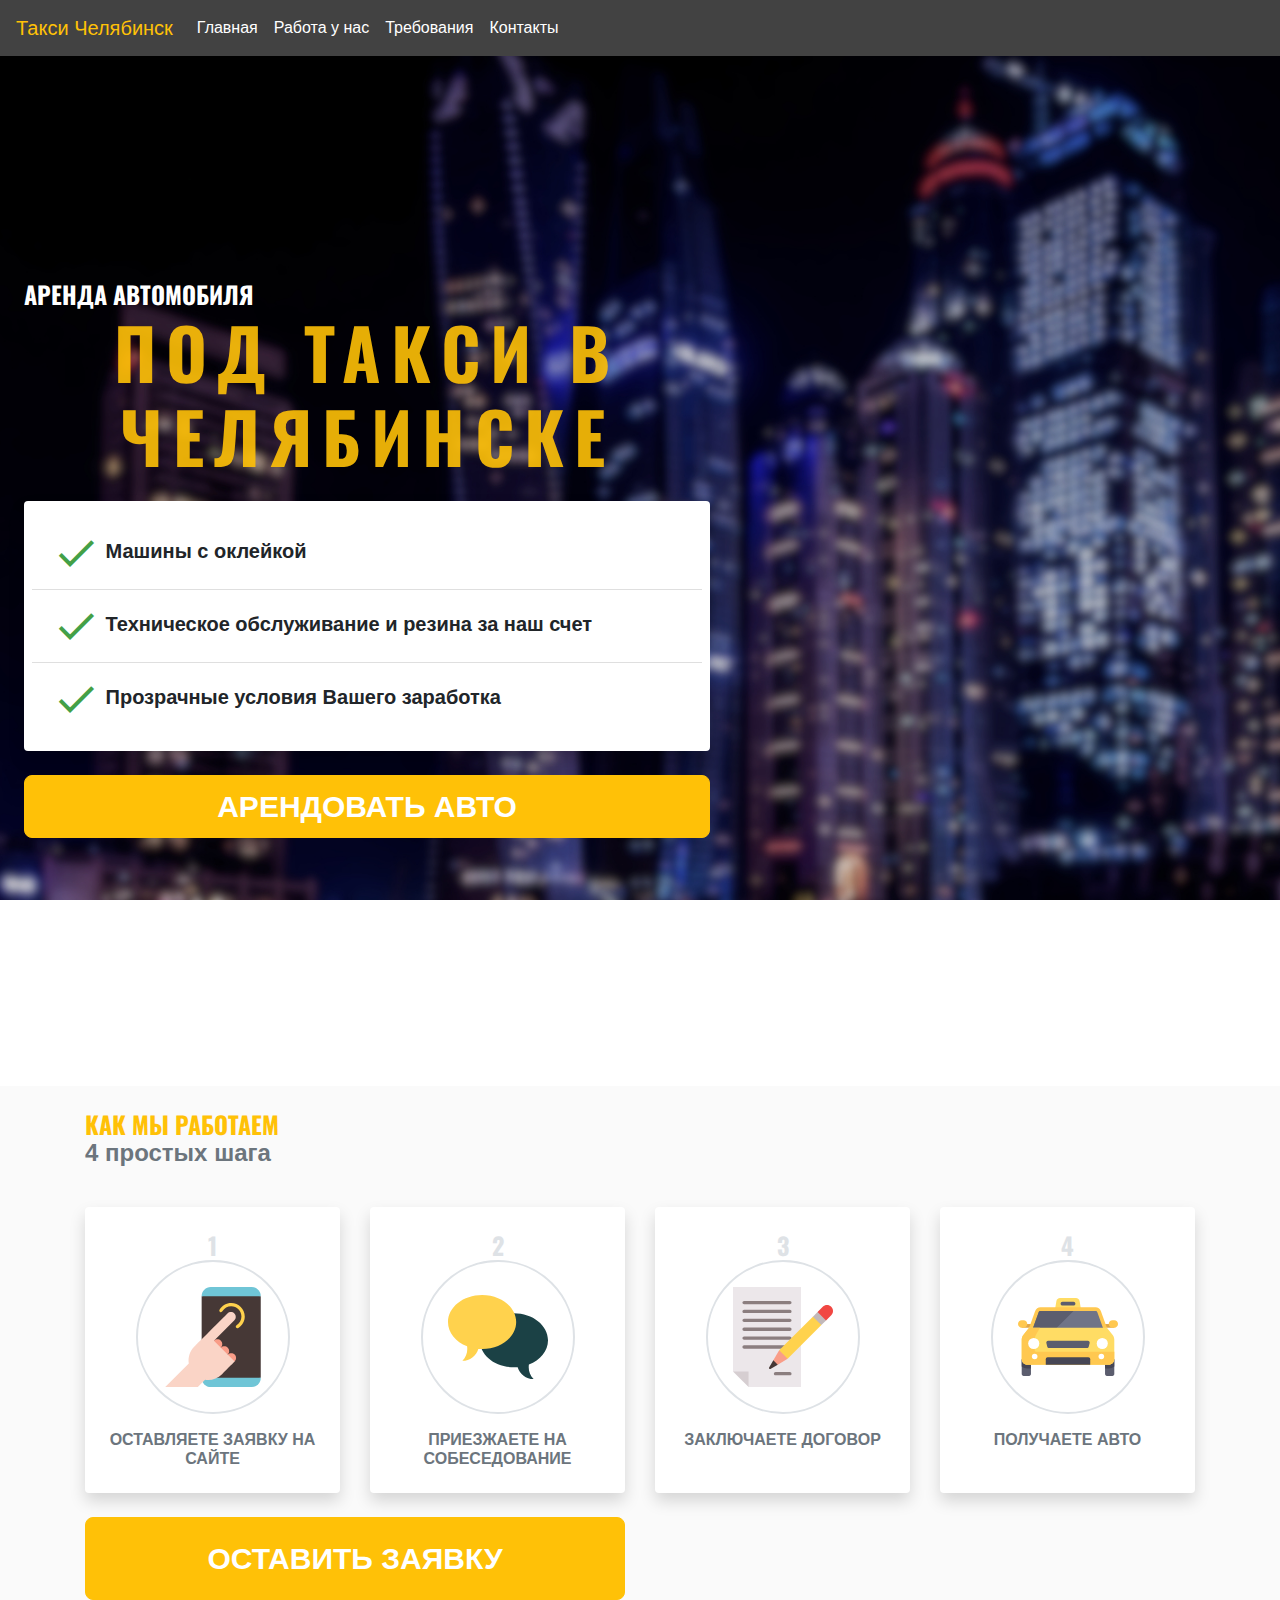
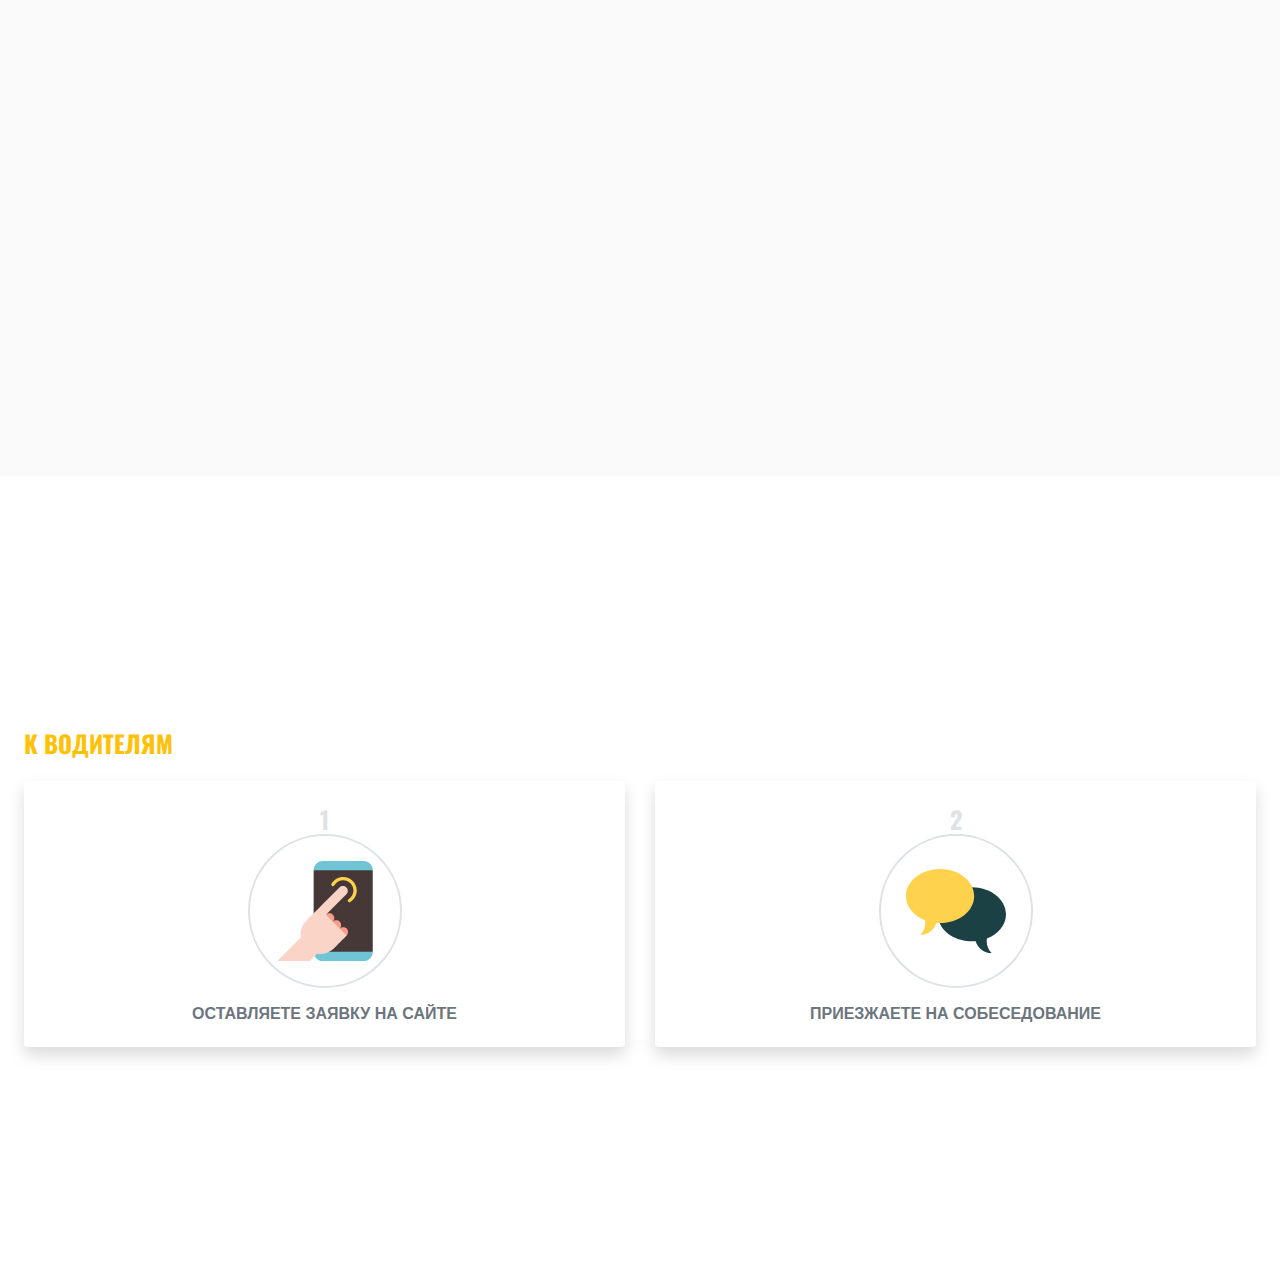
==== commit 67bdbdbb: "navbar color setup" ====
--- a/index.html
+++ b/index.html
@@ -23,8 +23,8 @@
 </head>
 
 <body>
-    <nav class="navbar navbar-expand-lg sticky-top navbar-dark bg-dark">
-        <a class="navbar-brand text-warning" href="#">Такси Челябинск</a>
+    <nav class="navbar navbar-expand-lg sticky-top navbar-dark" style="background-color: #424242;">
+        <a class="navbar-brand text-warning" href="#start">Такси Челябинск</a>
         <button class="navbar-toggler" type="button" data-toggle="collapse" data-target="#navbarSupportedContent" aria-controls="navbarSupportedContent" aria-expanded="false" aria-label="Toggle navigation">
             <span class="navbar-toggler-icon"></span>
         </button>
@@ -35,14 +35,14 @@
                     <a class="nav-link" href="#start">Главная<span class="sr-only">(current)</span></a>
                 </li>
                 <li class="nav-item active">
-                    <a class="nav-link" href="#section-2">Работа у нас<span class="sr-only">(current)</span></a>
+                    <a class="nav-link" href="#job">Работа у нас<span class="sr-only">(current)</span></a>
                 </li>
 
                 <li class="nav-item active">
-                    <a class="nav-link" id="aboutUs" href="#section-3">Требования<span class="sr-only">(current)</span></a>
+                    <a class="nav-link" href="#requirements">Требования<span class="sr-only">(current)</span></a>
                 </li>
                 <li class="nav-item active">
-                    <a class="nav-link" href="#section-4">Контакты<span class="sr-only">(current)</span></a>
+                    <a class="nav-link" href="#contacts">Контакты<span class="sr-only">(current)</span></a>
                 </li>
                 <!-- <li class="nav-item active">
                             <a class="nav-link" href="#">+7(9XX) XXX-XX-XX<span class="sr-only">(current)</span></a>
@@ -57,11 +57,9 @@
 
 
     <!-- TODO navbar в отдельный класс-->
-    <div id="start">
-        <section>
+    <div id="form-dialog">
+    </div>
 
-        </section>
-    </div>
     <div id="parallax-world-of-ugg">
         <!--<section>
             <div class="title">
@@ -70,16 +68,16 @@
             </div>
         </section>-->
 
-        <section id="section-1">
+        <section id="start">
         </section>
 
-        <section id="section-2">
+        <section id="job">
         </section>
 
-        <section id=section-3>
+        <section id="requirements">
         </section>
 
-        <section id="section-4">
+        <section id="contacts">
         </section>
 
     </div>
@@ -94,10 +92,11 @@
 
     <script type="text/javascript">
         $(document).ready(function() {
-            $("#section-1").load("section-1.html");
-            $("#section-2").load("section-2.html");
-            $("#section-3").load("section-3.html");
-            $("#section-4").load("section-4.html");
+            $("#form-dialog").load("form-dialog.html");
+            $("#start").load("section-1.html");
+            $("#job").load("section-2.html");
+            $("#requirements").load("section-3.html");
+            $("#contacts").load("section-4.html");
         });
 
     </script>
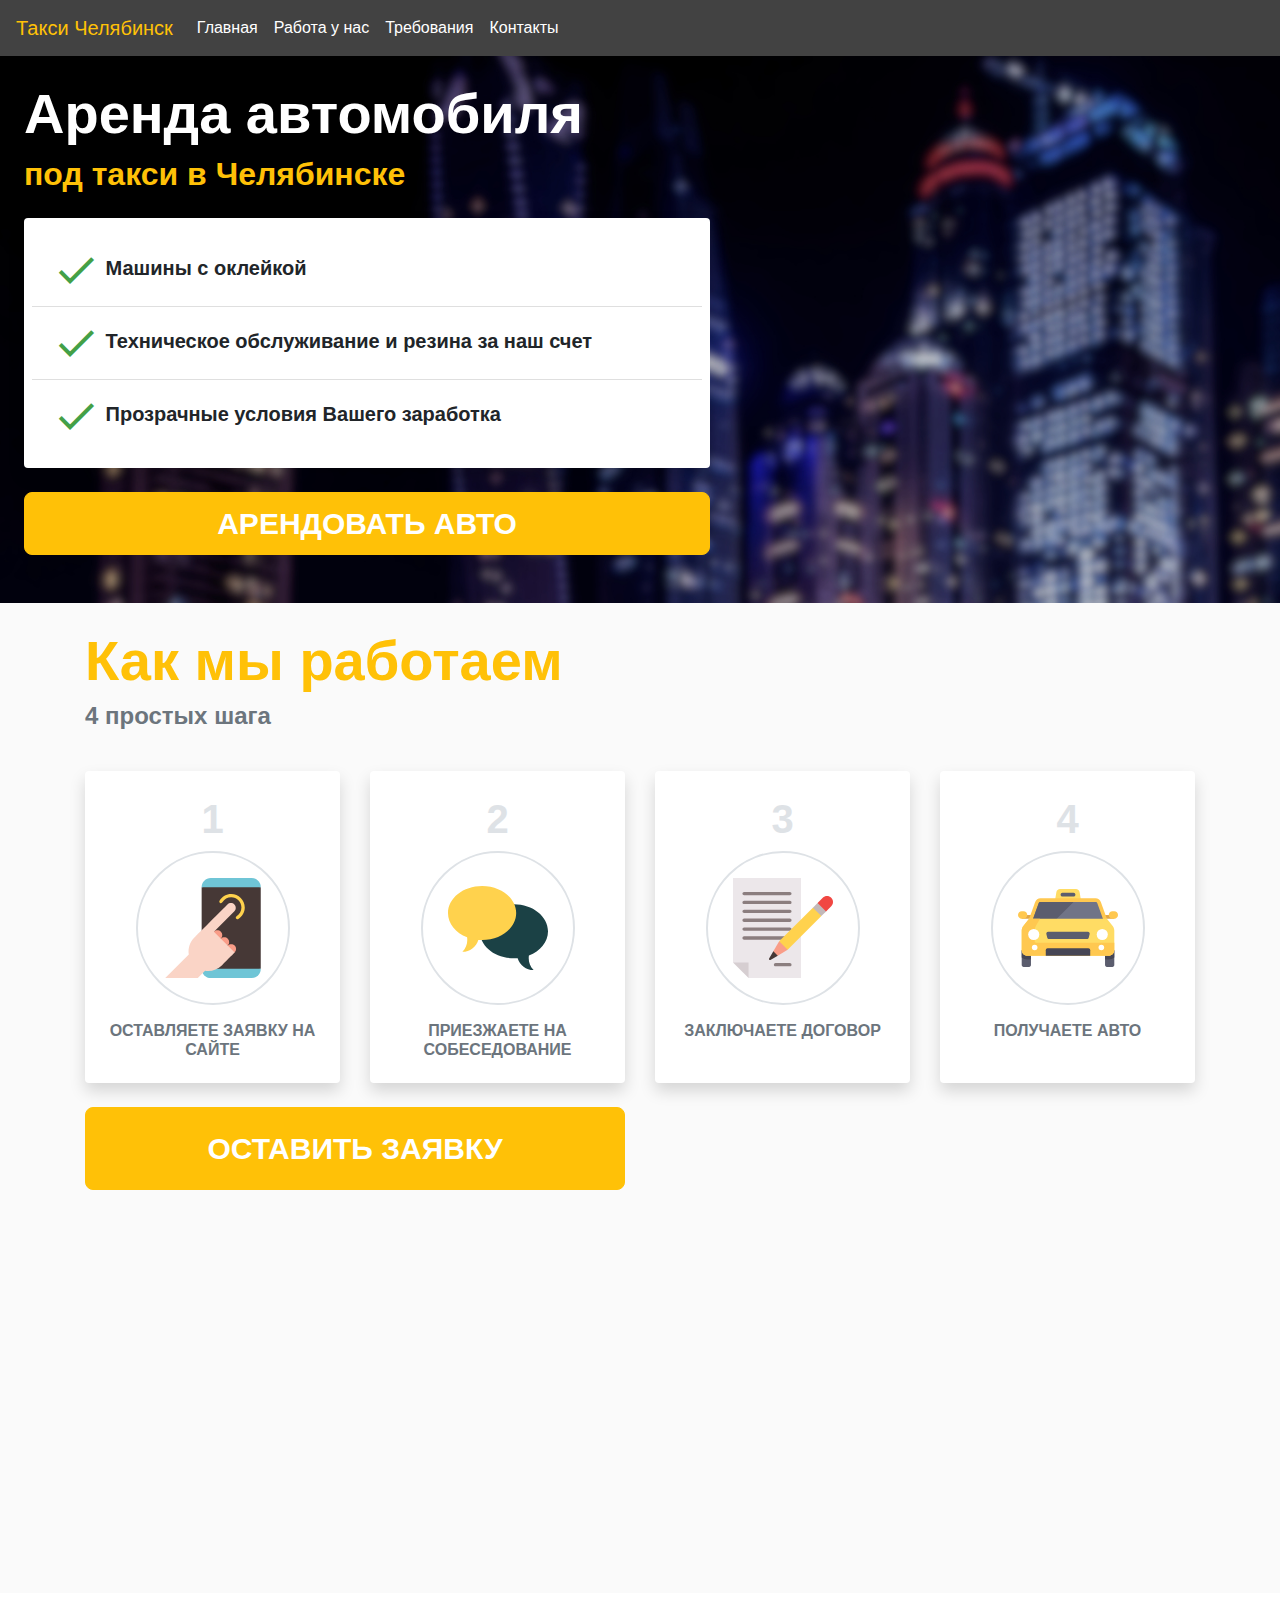
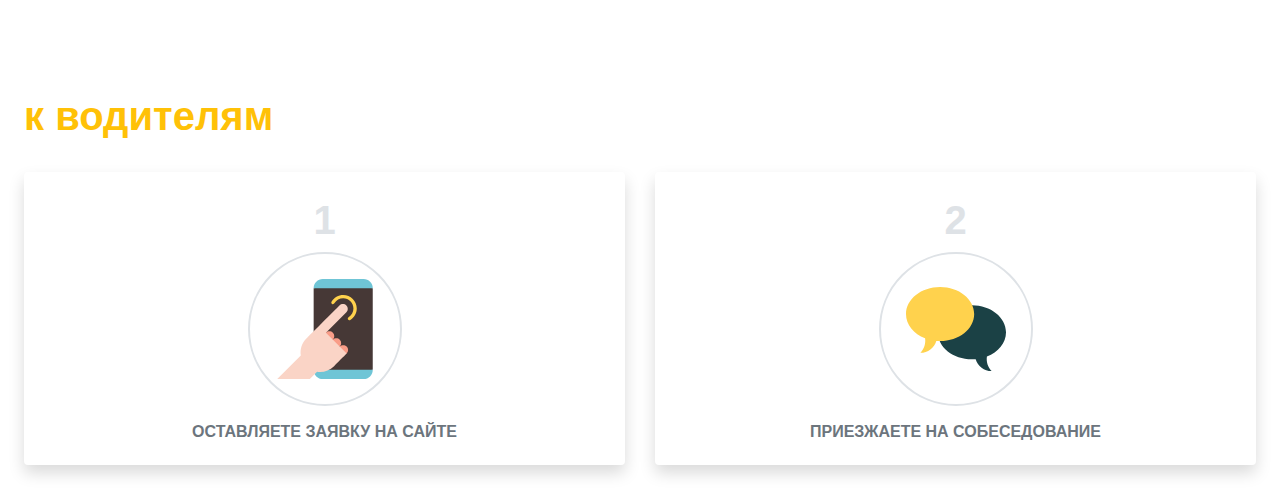
==== commit 109af291: "clear form after closure" ====
--- a/index.html
+++ b/index.html
@@ -1,5 +1,5 @@
 <!doctype html>
-<html lang="en">
+<html lang="ru">
 
 <head>
     <meta charset="utf-8">
@@ -91,7 +91,7 @@
     <script type="text/javascript" src="smoothScroll.js"></script>
 
     <script type="text/javascript">
-        $(document).ready(function() {
+        $(document).ready(function() {           
             $("#form-dialog").load("form-dialog.html");
             $("#start").load("section-1.html");
             $("#job").load("section-2.html");
--- a/main.css
+++ b/main.css
@@ -1,6 +1,3 @@
-@import url(https://fonts.googleapis.com/css?family=Oswald:300,400,700);
-@import url(https://fonts.googleapis.com/css?family=Source+Sans+Pro:200,300,400,600,700,900,200italic,300italic,400italic,600italic,700italic,900italic);
-
 /* Override UGG site */
 #main {width: 100%; padding:0;}
 .content-asset p {margin:0 auto;}
@@ -11,50 +8,16 @@
 .margin-top-10 {padding-top:10px;}
 .margin-bot-10 {padding-bottom:10px;}
 
-/* Typography */
-/**************************/
-#parallax-world-of-ugg h1 {font-family:'Oswald', sans-serif; font-size:24px; font-weight:400; text-transform: uppercase; color:black; padding:0; margin:0;}
-#parallax-world-of-ugg h2 {font-family:'Oswald', sans-serif; font-size:70px; letter-spacing:10px; text-align:center; color:white; font-weight:400; text-transform:uppercase; z-index:10; opacity:.9;}
-#parallax-world-of-ugg h3 {font-family:'Oswald', sans-serif; font-size:14px; line-height:0; font-weight:400; letter-spacing:8px; text-transform: uppercase; color:black;}
-#parallax-world-of-ugg p {font-family:'Source Sans Pro', sans-serif; font-weight:400; font-size:14px; line-height:24px;}
-.first-character {font-weight:400; float: left; font-size: 84px; line-height: 64px; padding-top: 4px; padding-right: 8px; padding-left: 3px; font-family: 'Source Sans Pro', sans-serif;}
 
-.sc {color: #3b8595;}
-.ny {color: #3d3c3a;}
-.atw {color: #c48660;}
 
-/* Section - Title */
-/**************************/
-#parallax-world-of-ugg .title {background: white; padding: 60px; margin:0 auto; text-align:center;}
-#parallax-world-of-ugg .title h1 {font-size:35px; letter-spacing:8px;}
+.btn-xlarge { 
+    font-size: 30px; //change this to your desired size
+    line-height: normal;
+    -webkit-border-radius: 8px;
+    -moz-border-radius: 8px;
+    border-radius: 8px;
+}
 
-/* Section - Block */
-/**************************/
-#parallax-world-of-ugg .block {background: white; padding: 60px; width:820px; margin:0 auto; text-align:justify;}
-#parallax-world-of-ugg .block-gray {background: #f2f2f2;padding: 60px;}
-#parallax-world-of-ugg .section-overlay-mask {position: absolute; top: 0; left: 0; width: 100%; height: 100%; background-color: black; opacity: 0.70;}
-
-/* Section - Parallax */
-/**************************/
-#parallax-world-of-ugg .parallax-one {padding-top: 200px; padding-bottom: 200px; overflow: hidden; position: relative; width: 100%; background-image: url(https://images.unsplash.com/photo-1415018255745-0ec3f7aee47b?dpr=1&auto=format&fit=crop&w=1500&h=938&q=80&cs=tinysrgb&crop=); background-attachment: fixed; background-size: cover; -moz-background-size: cover; -webkit-background-size: cover; background-repeat: no-repeat; background-position: top center;}
-#parallax-world-of-ugg .parallax-two {padding-top: 200px; padding-bottom: 200px; overflow: hidden; position: relative; width: 100%; background-image: url(https://images.unsplash.com/photo-1432163230927-a32e4fd5a326?dpr=1&auto=format&fit=crop&w=1500&h=1000&q=80&cs=tinysrgb&crop=); background-attachment: fixed; background-size: cover; -moz-background-size: cover; -webkit-background-size: cover; background-repeat: no-repeat; background-position: center center;}
-#parallax-world-of-ugg .parallax-three {padding-top: 200px; padding-bottom: 200px; overflow: hidden; position: relative; width: 100%; background-image: url(https://images.unsplash.com/photo-1440688807730-73e4e2169fb8?dpr=1&auto=format&fit=crop&w=1500&h=1001&q=80&cs=tinysrgb&crop=); background-attachment: fixed; background-size: cover; -moz-background-size: cover; -webkit-background-size: cover; background-repeat: no-repeat; background-position: center center;}
-
-/* Extras */
-/**************************/
-#parallax-world-of-ugg .line-break {border-bottom:1px solid black; width: 150px; margin:0 auto;}
-
-/* Media Queries */
-/**************************/
-@media screen and (max-width: 959px) and (min-width: 768px) {
-  #parallax-world-of-ugg .block {padding: 40px; width:620px;}
-}
-@media screen and (max-width: 767px) {
-  #parallax-world-of-ugg .block {padding: 30px; width:420px;}
-  #parallax-world-of-ugg h2 {font-size:30px;}
-  #parallax-world-of-ugg .block {padding: 30px;}
-  #parallax-world-of-ugg .parallax-one, #parallax-world-of-ugg .parallax-two, #parallax-world-of-ugg .parallax-three {padding-top:100px; padding-bottom:100px;}
-}
-@media screen and (max-width: 479px) {
-  #parallax-world-of-ugg .block {padding: 30px 15px; width:290px;}
+.navbar-dark .navbar-nav .nav-link:focus, .navbar-dark .navbar-nav .nav-link:hover {
+    color:#ffc107;
 }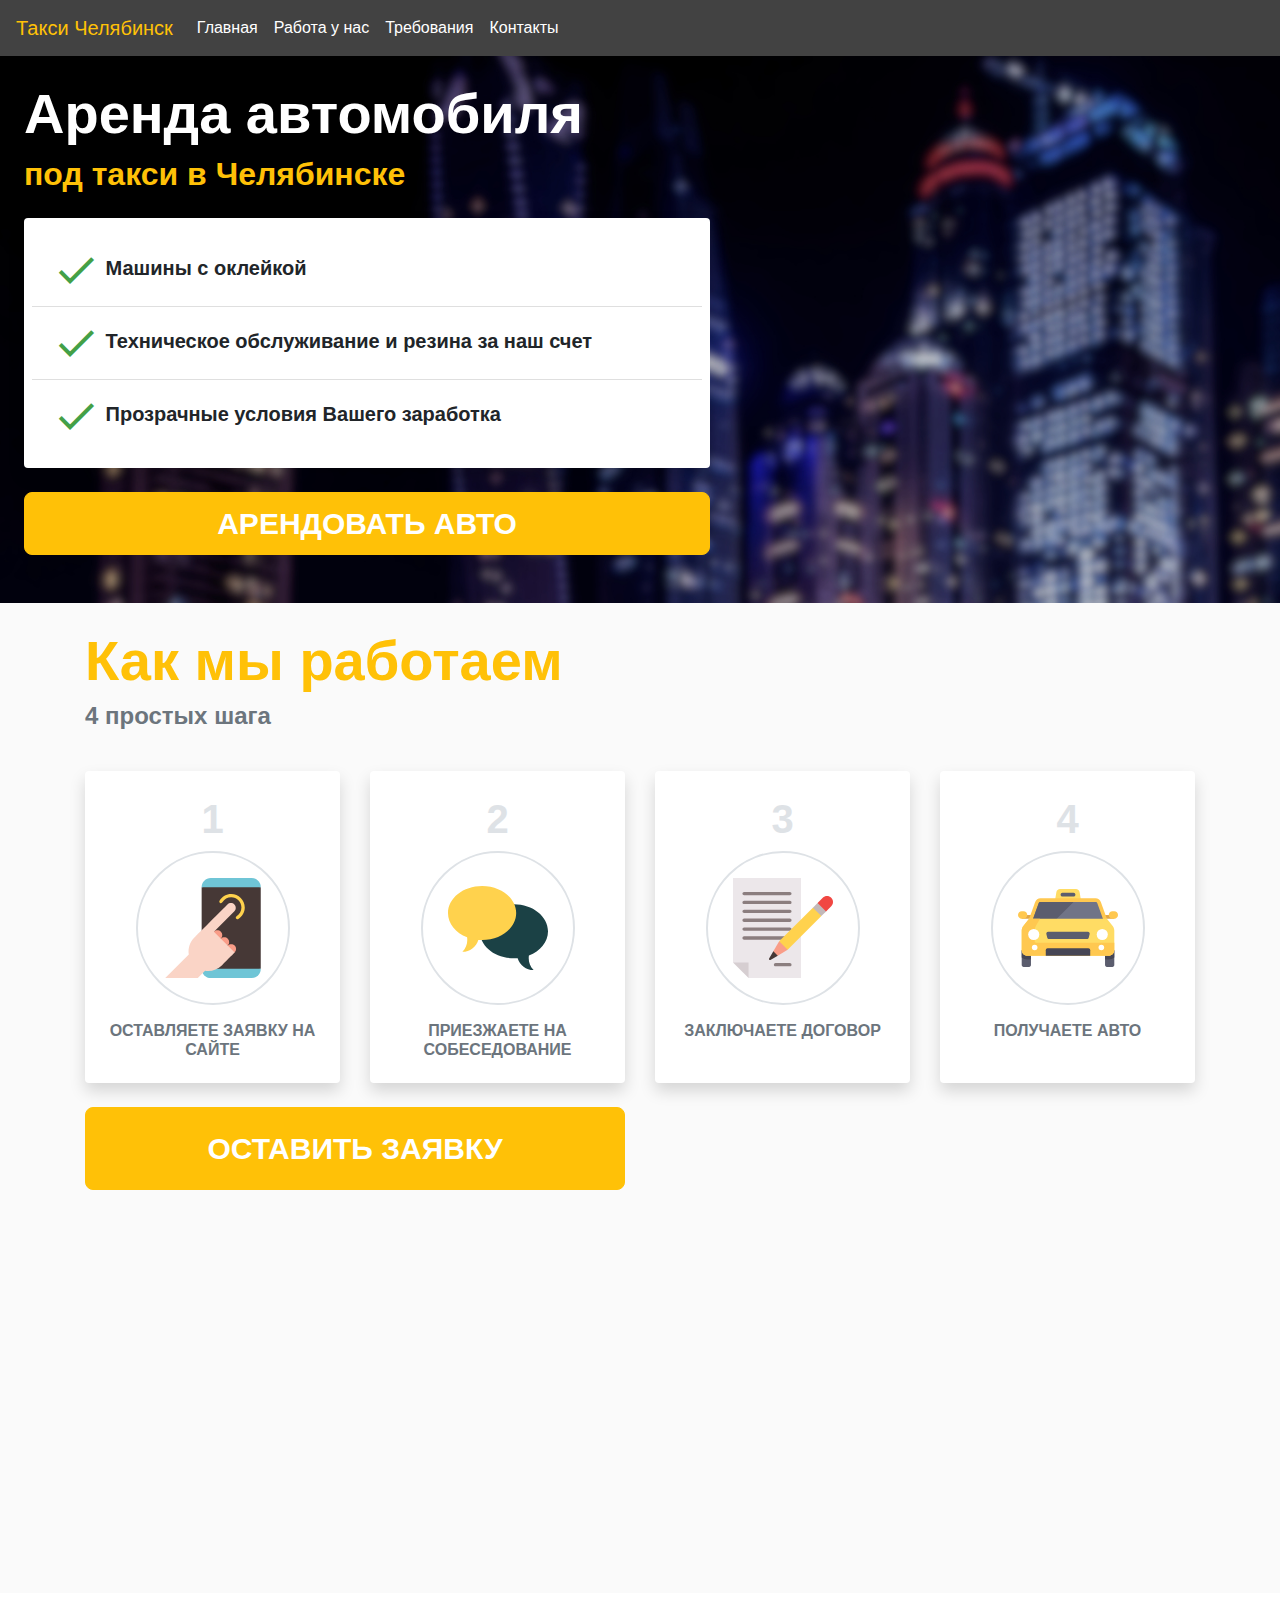
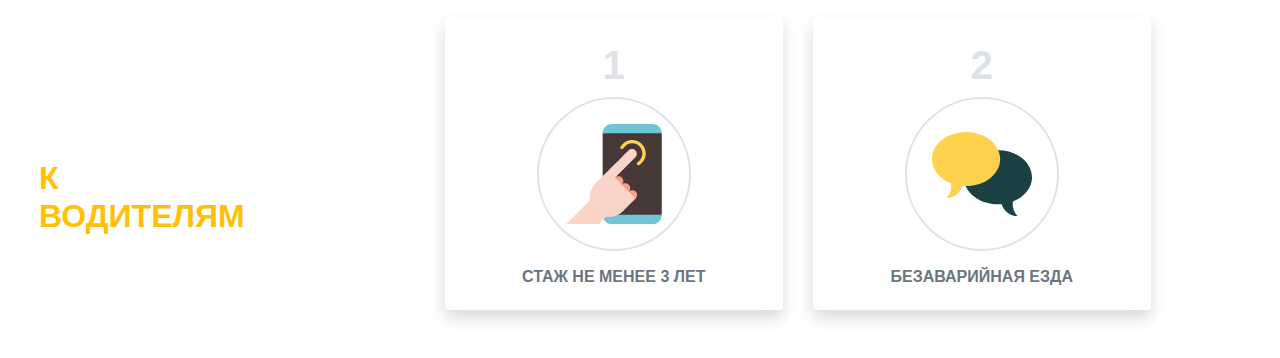
==== commit f4af1d18: "Merge branch 'master' of https://github.com/Sc222/chelyabinsk-taxi-landing-page" ====
--- a/index.html
+++ b/index.html
@@ -17,6 +17,7 @@
     <link rel="stylesheet" href="main.css">
     <link rel="stylesheet" href="section-1.css">
     <link rel="stylesheet" href="section-2.css">
+    <link rel="stylesheet" href="section-3.css">
     <link rel="stylesheet" href="section-4.css">
 
     <title>Такси</title>
--- a/section-1.css
+++ b/section-1.css
@@ -93,18 +93,6 @@
     background-position: top center;
 }
 
-#parallax-world-of-ugg .parallax-two {
-    overflow: hidden;
-    position: relative;
-    width: 100%;
-    background-image: url("images/section-2-parallax.jpg");
-    background-attachment: fixed;
-    background-size: cover;
-    -moz-background-size: cover;
-    -webkit-background-size: cover;
-    background-repeat: no-repeat;
-    background-position: top center;
-}
 
 
 /*    MY STYLES                   */
--- a/section-3.css
+++ b/section-3.css
@@ -0,0 +1,13 @@
+
+.parallax-two {
+    overflow: hidden;
+    position: relative;
+    width: 100%;
+    background-image: url("images/section-2-parallax.jpg");
+    background-attachment: fixed;
+    background-size: cover;
+    -moz-background-size: cover;
+    -webkit-background-size: cover;
+    background-repeat: no-repeat;
+    background-position: top center;
+}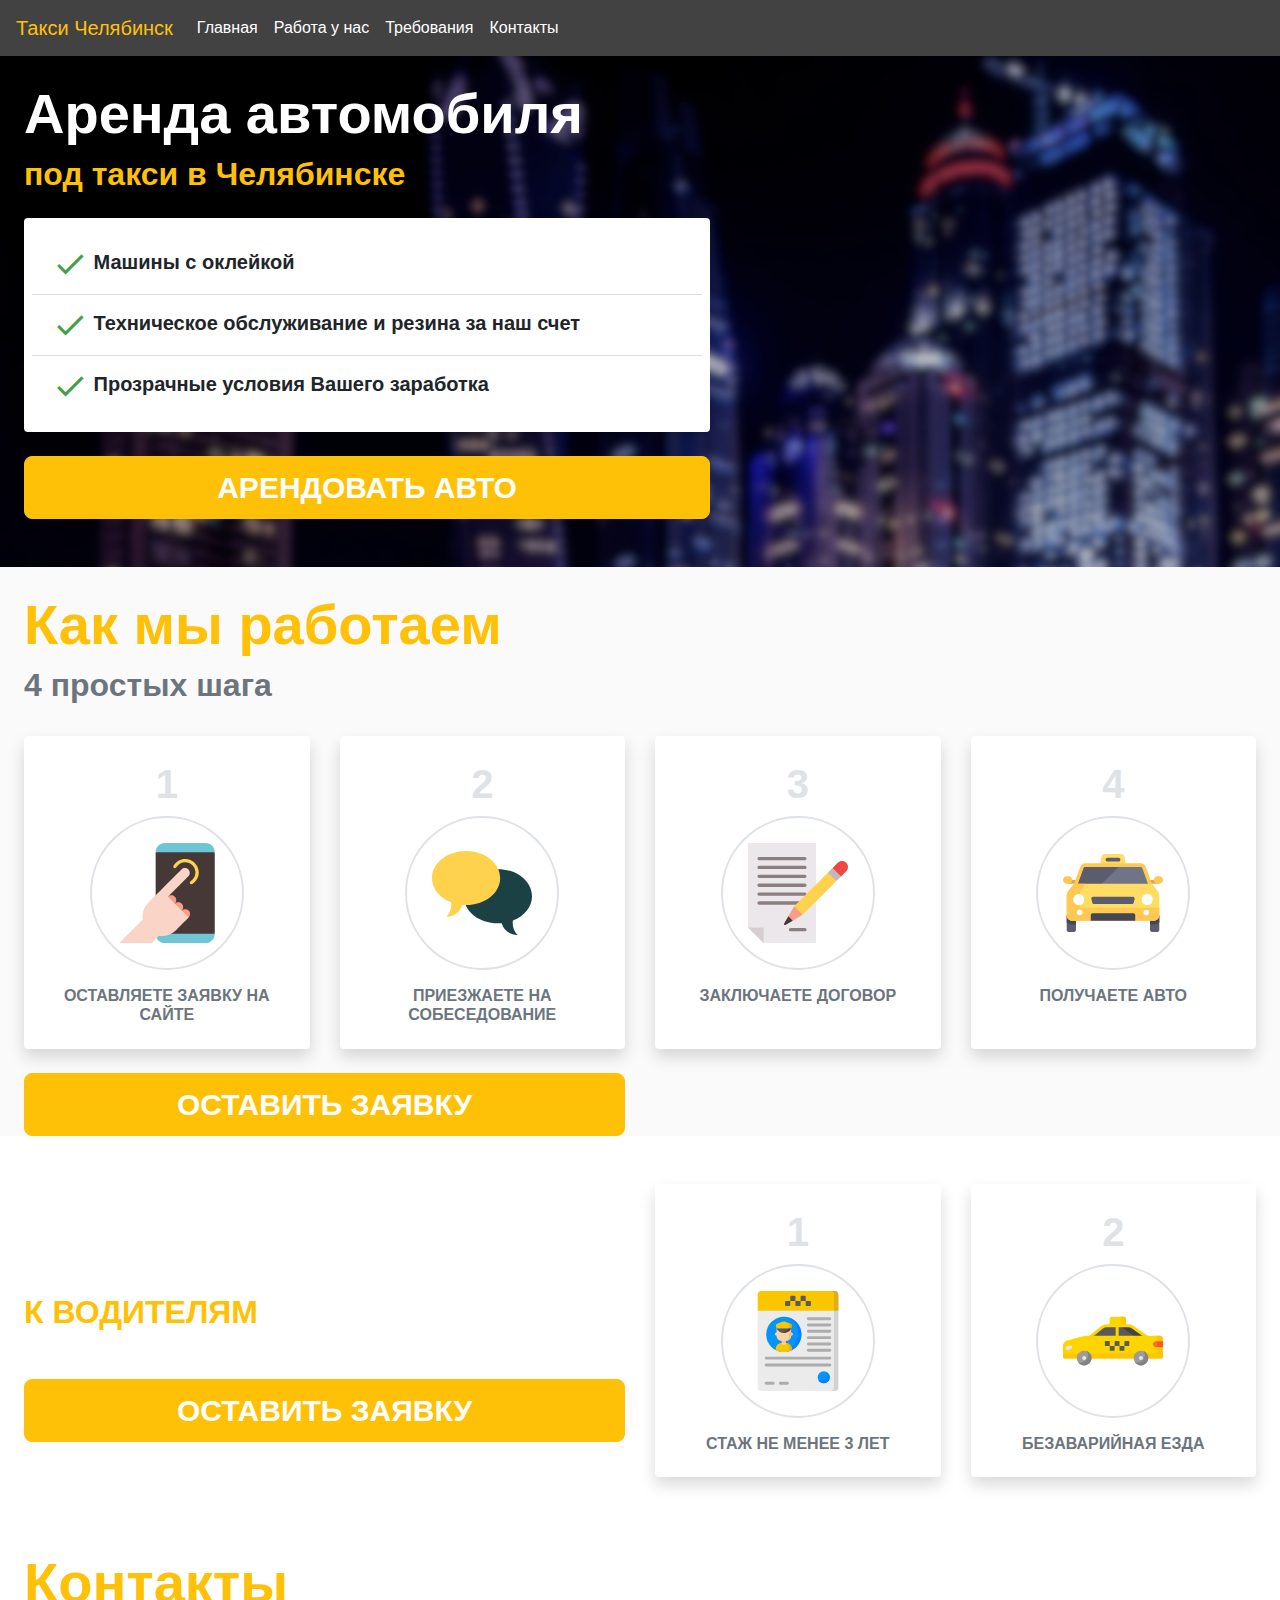
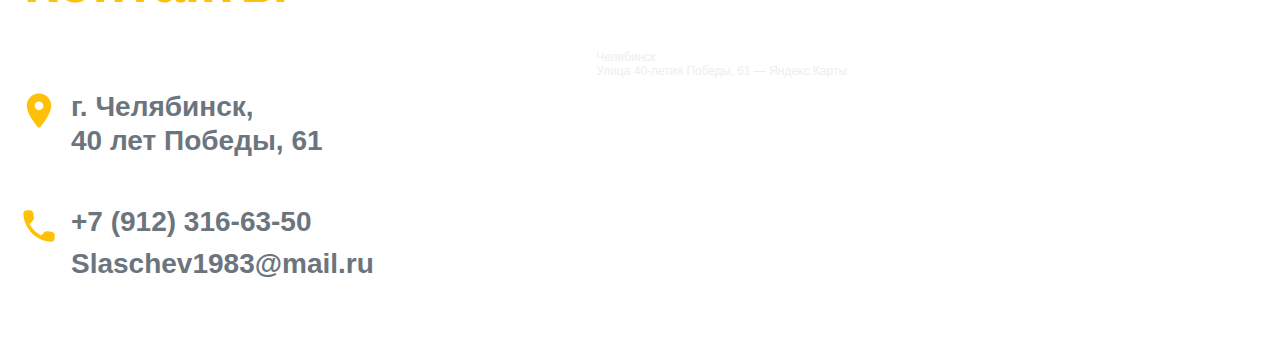
==== commit 7bd23df4: "error and success pages" ====
--- a/index.html
+++ b/index.html
@@ -45,12 +45,6 @@
                 <li class="nav-item active">
                     <a class="nav-link" href="#contacts">Контакты<span class="sr-only">(current)</span></a>
                 </li>
-                <!-- <li class="nav-item active">
-                            <a class="nav-link" href="#">+7(9XX) XXX-XX-XX<span class="sr-only">(current)</span></a>
-                        </li>
-                        <li class="nav-item">
-                            <a class="nav-link disabled" href="#" tabindex="-1" aria-disabled="true">Disabled</a>
-                        </li>-->
             </ul>
         </div>
     </nav>
@@ -62,12 +56,6 @@
     </div>
 
     <div id="parallax-world-of-ugg">
-        <!--<section>
-            <div class="title">
-                <h3>Let's do some</h3>
-                <h1>PARALLAX</h1>
-            </div>
-        </section>-->
 
         <section id="start">
         </section>
--- a/section-3.css
+++ b/section-3.css
@@ -1,9 +1,8 @@
-
 .parallax-two {
     overflow: hidden;
     position: relative;
     width: 100%;
-    background-image: url("images/section-2-parallax.jpg");
+    background-image: url("images/section-3-parallax.jpg");
     background-attachment: fixed;
     background-size: cover;
     -moz-background-size: cover;
--- a/section-4.css
+++ b/section-4.css
@@ -0,0 +1,25 @@
+#address::before {
+    content: "";
+    position: relative;
+    display: inline-block;
+    float: left;
+    margin-left: -2em;
+    width: 1.5em;
+    height: 1.5em;
+    left: 3px;
+    top: 0;
+    background: url(images/section-4-map.svg) center/contain no-repeat;
+}
+#phone-number1::before {
+    content: "";
+    position: relative;
+    display: inline-block;
+    float: left;
+    margin-left: -2em;
+    width: 1.5em;
+    height: 1.5em;
+    left: 3px;
+    top: 0;
+    background: url(images/section-4-call.svg) center/contain no-repeat;
+}
+
